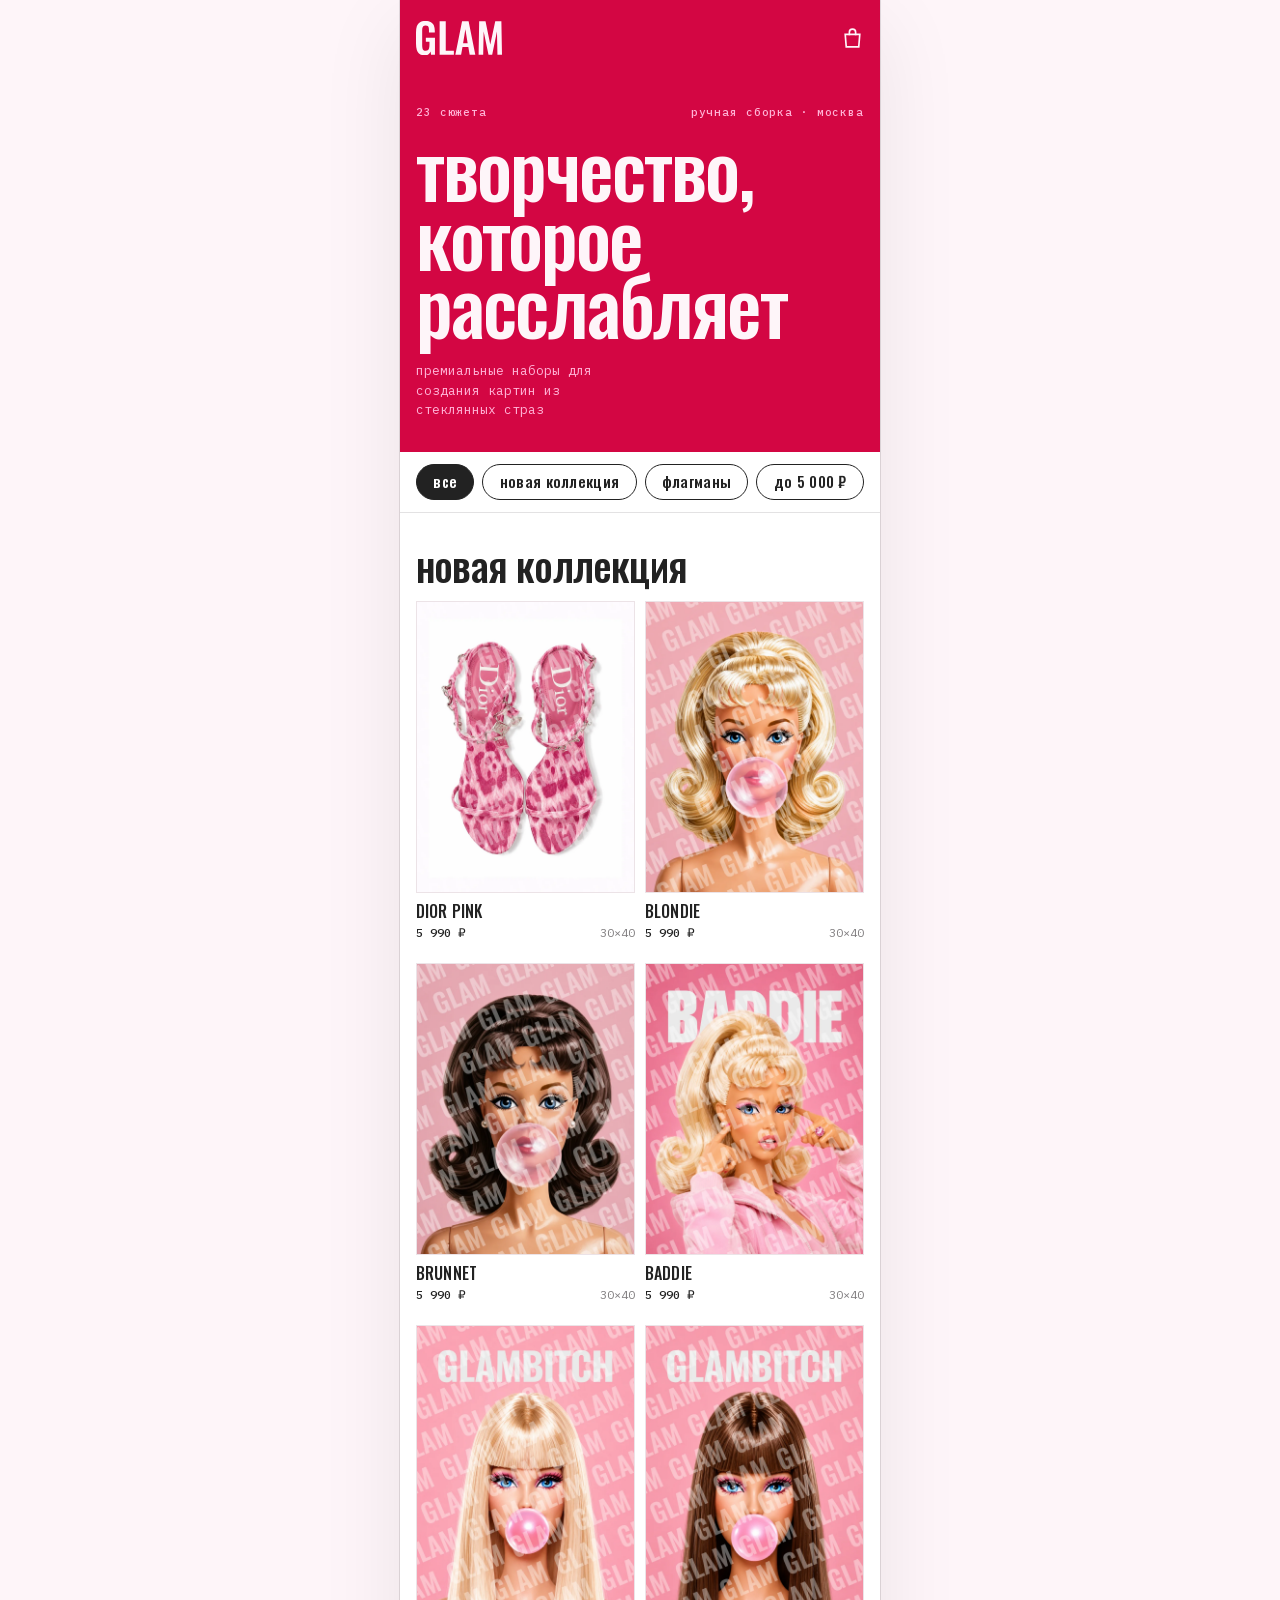
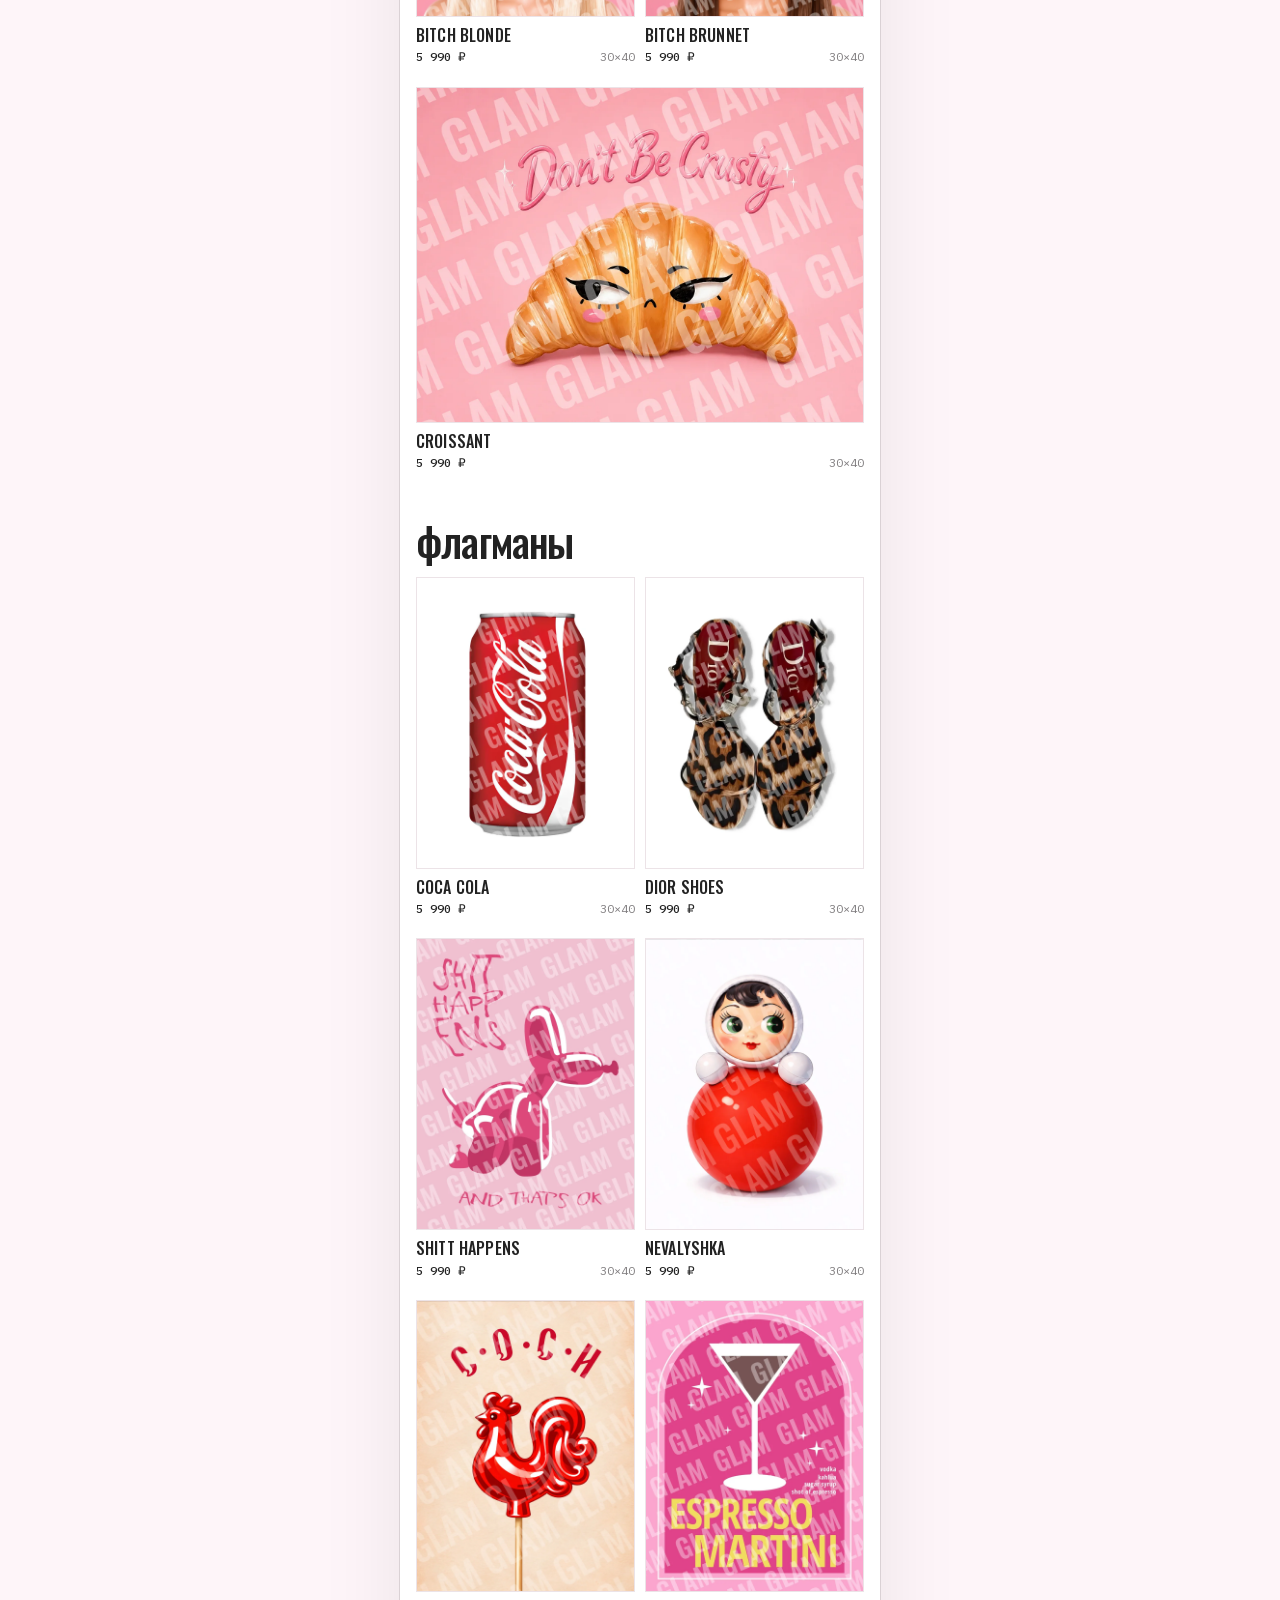
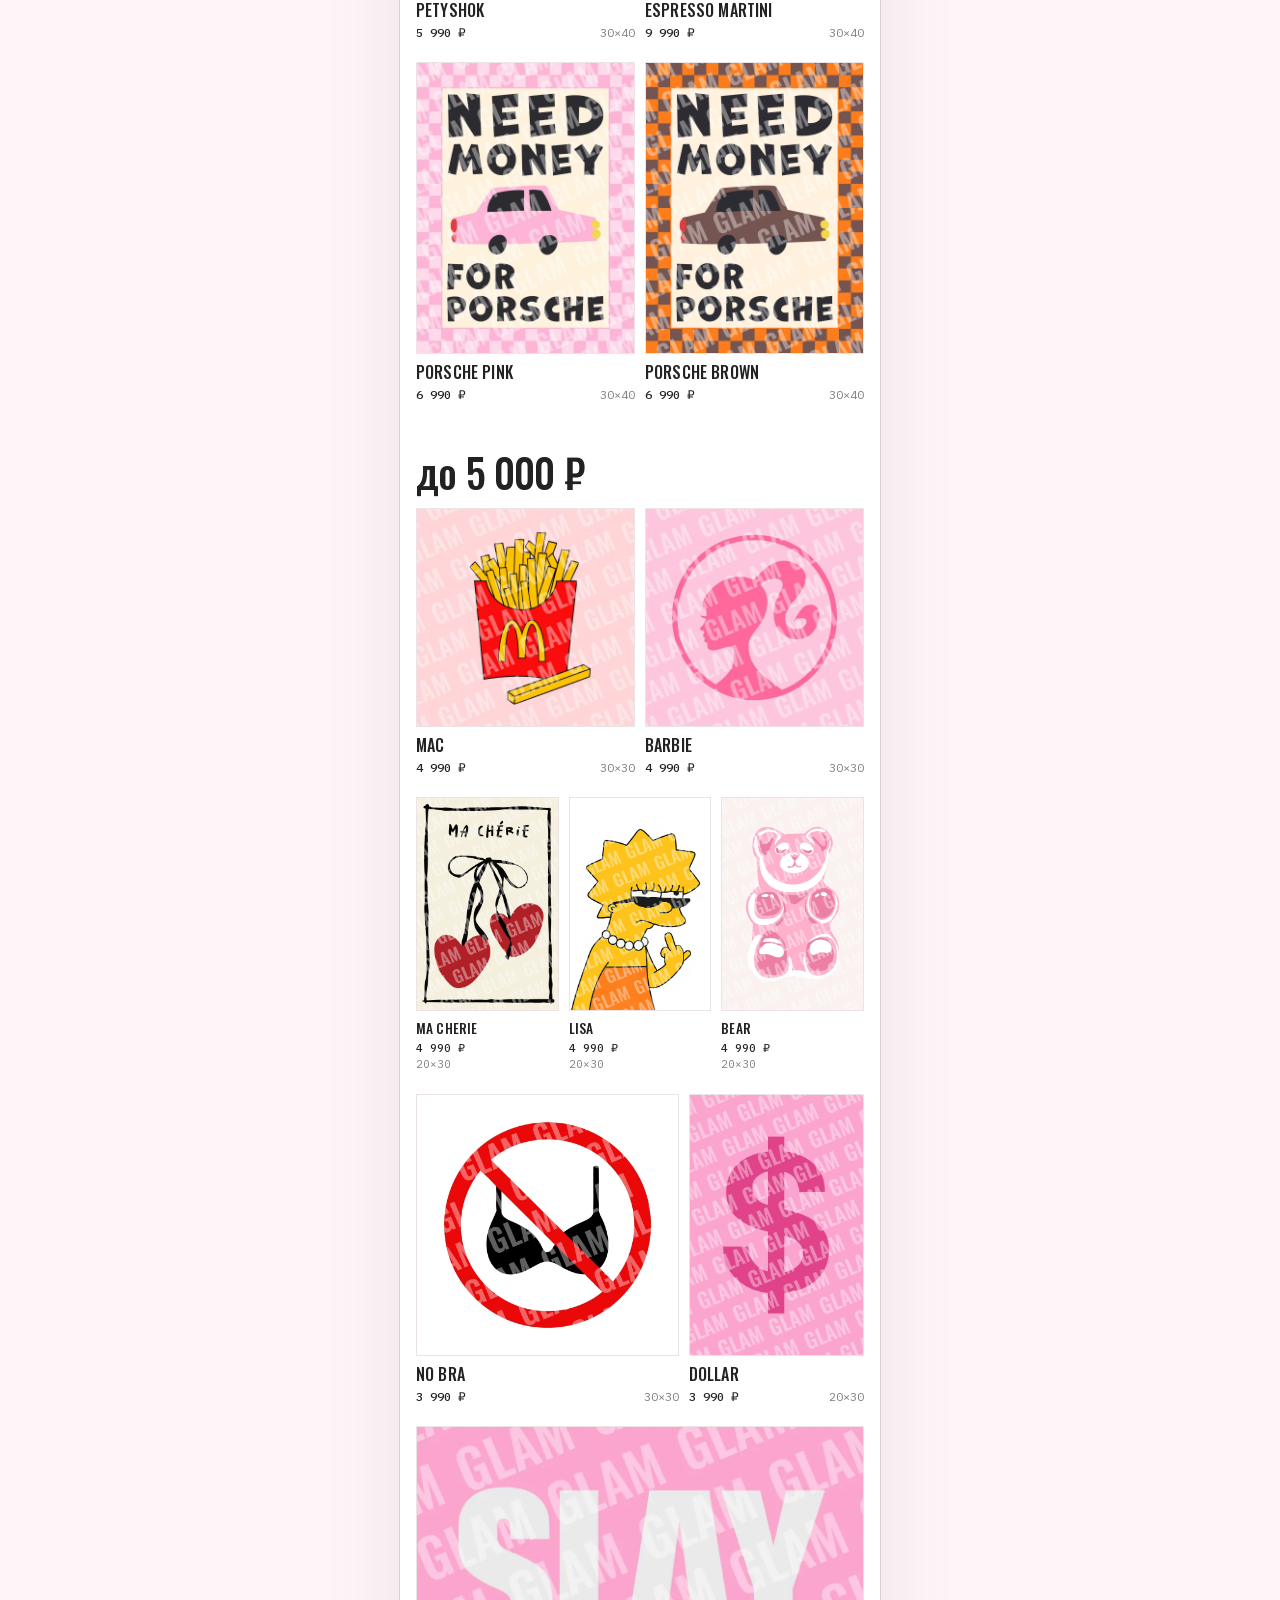
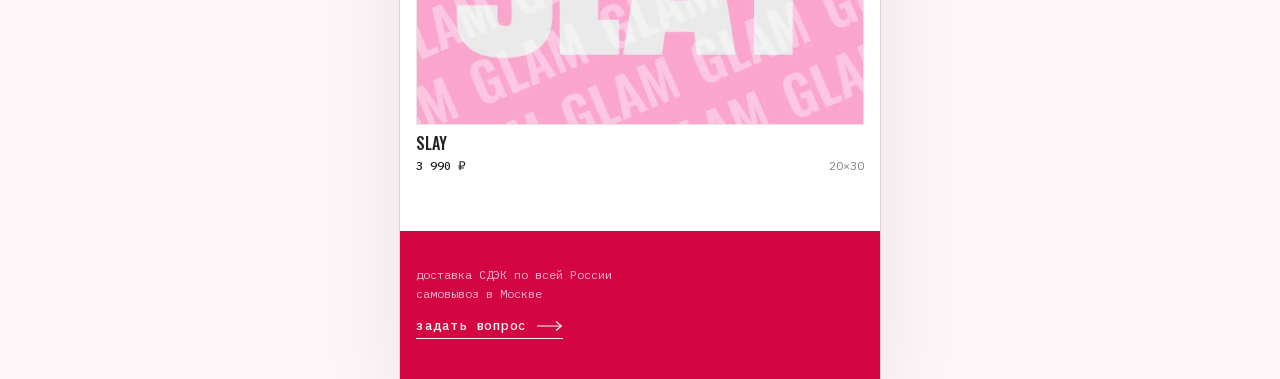
==== app/index.html @ 891b50f1 "Магазин: разделы в ширину экрана, комментарий к заказу, согласие и оферта, экран оплаты Плашки разде" ====
<!doctype html>
<html lang="ru">
  <head>
    <meta charset="utf-8" />
    <meta name="viewport" content="width=device-width, initial-scale=1, viewport-fit=cover, user-scalable=no" />
    <meta name="robots" content="noindex, nofollow" />
    <meta name="theme-color" content="#D30643" />
    <meta name="format-detection" content="telephone=no" />
    <meta name="color-scheme" content="only light" />
    <title>GLAM · магазин</title>
    <!-- Заголовок набран Oswald: грузим его раньше стилей, чтобы первый кадр был уже фирменным -->
    <link rel="preload" as="font" type="font/woff2" href="./assets/oswald-cyrillic-CC2NJ-Ce.woff2" crossorigin />
    <link rel="preload" as="font" type="font/woff2" href="./assets/oswald-latin-BUAu8bKM.woff2" crossorigin />
    <link rel="preload" as="font" type="font/woff2" href="./assets/plexmono-500-cyrillic-dnJBCtls.woff2" crossorigin />
    <!-- Первый кадр в цвет бренда, пока грузятся шрифты и код -->
    <style>
      html, body { margin: 0; background: #D30643; }
    </style>
    <script type="module" crossorigin src="./assets/index-tMdyl_ax.js"></script>
    <link rel="stylesheet" crossorigin href="./assets/style-Col7vabt.css">
  </head>
  <body>
    <div id="app"></div>
  </body>
</html>
---- app/assets/style-Col7vabt.css ----
@font-face{font-family:Oswald;font-style:normal;font-weight:200 700;font-display:swap;src:url(./oswald-cyrillic-CC2NJ-Ce.woff2) format("woff2");unicode-range:U+0301,U+0400-045F,U+0490-0491,U+04B0-04B1,U+2116}@font-face{font-family:Oswald;font-style:normal;font-weight:200 700;font-display:swap;src:url(./oswald-latin-BUAu8bKM.woff2) format("woff2");unicode-range:U+0000-00FF,U+0131,U+0152-0153,U+02BB-02BC,U+02C6,U+02DA,U+02DC,U+0304,U+0308,U+0329,U+2000-206F,U+20AC,U+2122,U+2191,U+2193,U+2212,U+2215,U+FEFF,U+FFFD}@font-face{font-family:Oswald;font-style:normal;font-weight:200 700;font-display:swap;src:url(./oswald-latin-ext-CgjUYnYA.woff2) format("woff2");unicode-range:U+0100-02BA,U+02BD-02C5,U+02C7-02CC,U+02CE-02D7,U+02DD-02FF,U+0304,U+0308,U+0329,U+1D00-1DBF,U+1E00-1E9F,U+1EF2-1EFF,U+2020,U+20A0-20AB,U+20AD-20C0,U+2113,U+2C60-2C7F,U+A720-A7FF}@font-face{font-family:Playfair Display;font-style:italic;font-weight:400 900;font-display:swap;src:url(./playfair-italic-cyrillic-DqYquI1V.woff2) format("woff2");unicode-range:U+0301,U+0400-045F,U+0490-0491,U+04B0-04B1,U+2116}@font-face{font-family:Playfair Display;font-style:italic;font-weight:400 900;font-display:swap;src:url(./playfair-italic-latin-DHXaKUp_.woff2) format("woff2");unicode-range:U+0000-00FF,U+0131,U+0152-0153,U+02BB-02BC,U+02C6,U+02DA,U+02DC,U+0304,U+0308,U+0329,U+2000-206F,U+20AC,U+2122,U+2191,U+2193,U+2212,U+2215,U+FEFF,U+FFFD}@font-face{font-family:IBM Plex Mono;font-style:normal;font-weight:400;font-display:swap;src:url(./plexmono-400-cyrillic-DkeVBss5.woff2) format("woff2");unicode-range:U+0301,U+0400-045F,U+0490-0491,U+04B0-04B1,U+2116}@font-face{font-family:IBM Plex Mono;font-style:normal;font-weight:400;font-display:swap;src:url(./plexmono-400-latin-BJoXLJYV.woff2) format("woff2");unicode-range:U+0000-00FF,U+0131,U+0152-0153,U+02BB-02BC,U+02C6,U+02DA,U+02DC,U+0304,U+0308,U+0329,U+2000-206F,U+20AC,U+2122,U+2191,U+2193,U+2212,U+2215,U+FEFF,U+FFFD}@font-face{font-family:IBM Plex Mono;font-style:normal;font-weight:500;font-display:swap;src:url(./plexmono-500-cyrillic-dnJBCtls.woff2) format("woff2");unicode-range:U+0301,U+0400-045F,U+0490-0491,U+04B0-04B1,U+2116}@font-face{font-family:IBM Plex Mono;font-style:normal;font-weight:500;font-display:swap;src:url(./plexmono-500-latin-C820gu2e.woff2) format("woff2");unicode-range:U+0000-00FF,U+0131,U+0152-0153,U+02BB-02BC,U+02C6,U+02DA,U+02DC,U+0304,U+0308,U+0329,U+2000-206F,U+20AC,U+2122,U+2191,U+2193,U+2212,U+2215,U+FEFF,U+FFFD}:root{--crimson: #D30643;--pink: #FFB3D6;--pink-pale: #FEF5F9;--orange: #FF825A;--ink: #222222;--night: #191418;--paper: #FFFFFF;--line: rgba(25, 20, 24, .12);--mute: rgba(25, 20, 24, .56);--display: "Oswald", "Arial Narrow", sans-serif;--mono: "IBM Plex Mono", ui-monospace, Menlo, Consolas, monospace;--script: "Playfair Display", Georgia, serif;--body: -apple-system, BlinkMacSystemFont, "SF Pro Text", "Segoe UI", Roboto, "Helvetica Neue", Arial, sans-serif;--gut: 16px;--ease: cubic-bezier(.16, 1, .3, 1);--col: 480px;--edge: max(0px, calc(50% - var(--col) / 2));color-scheme:only light;--safe-b: max(env(safe-area-inset-bottom, 0px), var(--tg-safe-area-inset-bottom, 0px));--safe-t: calc(var(--tg-safe-area-inset-top, 0px) + var(--tg-content-safe-area-inset-top, 0px))}*,*:before,*:after{box-sizing:border-box}html{background:var(--paper);-webkit-text-size-adjust:100%;text-size-adjust:100%}html[data-screen=home]{background:var(--crimson)}body{margin:0;font:400 15px/1.5 var(--body);color:var(--ink);background:var(--paper);-webkit-font-smoothing:antialiased;-webkit-tap-highlight-color:transparent;overscroll-behavior-y:none}h1,h2,h3,p,ul,dl,dd{margin:0;padding:0}ul{list-style:none}img{display:block;max-width:100%}button{font:inherit;color:inherit;background:none;border:0;padding:0;cursor:pointer;text-align:inherit}[hidden]{display:none!important}button:focus-visible,.card:focus-visible,summary:focus-visible,input:focus-visible,textarea:focus-visible{outline:2px solid var(--crimson);outline-offset:3px}#app{max-width:var(--col);margin:0 auto}@media(min-width:600px){html,html[data-screen],body{background:var(--pink-pale)}#app{box-shadow:0 0 0 1px var(--line),0 24px 80px #19141814}}.screen{display:none;min-height:100vh;min-height:100dvh;background:var(--paper)}.screen.is-active{display:block}img[data-fade]{opacity:0;transition:opacity .5s var(--ease)}img[data-fade].is-in{opacity:1}.hero{padding:calc(16px + var(--safe-t)) var(--gut) 32px;background:var(--crimson);color:var(--pink)}.hero__top{display:flex;align-items:center;justify-content:space-between}.logo{display:block;width:86px;color:var(--pink-pale)}.logo svg{display:block;width:100%;height:auto}.hero__cart{position:relative;display:grid;place-items:center;width:44px;height:44px;margin-right:-10px;color:var(--pink-pale)}.hero__cart svg{width:25px;height:25px}.hero__cart i{position:absolute;top:3px;right:1px;min-width:19px;height:19px;padding:0 5px;border-radius:10px;background:var(--pink-pale);color:var(--crimson);font:normal 500 11px/19px var(--mono);text-align:center}.hero__meta{display:flex;justify-content:space-between;gap:12px;margin-top:46px;font:500 11px/1.2 var(--mono);letter-spacing:.08em}.hero__title{margin-top:14px;font:500 clamp(56px,17vw,78px)/.88 var(--display);letter-spacing:-.025em;color:var(--pink-pale)}.hero__title span{display:block}.hero__sub{max-width:27ch;margin-top:22px;font:400 13px/1.5 var(--mono)}@media(max-height:640px){.hero{padding-bottom:24px}.hero__meta{margin-top:22px}.hero__title{font-size:clamp(48px,14.5vw,64px)}.hero__sub{margin-top:16px}}.chips{position:sticky;top:var(--safe-t);z-index:5;display:flex;gap:clamp(4px,1.4vw,8px);padding:12px var(--gut);overflow-x:auto;background:var(--paper);border-bottom:1px solid var(--line);scrollbar-width:none}.chips::-webkit-scrollbar{display:none}.chip{position:relative;flex:1 0 auto;height:36px;padding:0 clamp(6px,2vw,14px);border:1px solid var(--ink);border-radius:999px;font:500 clamp(12px,3.6vw,15px)/1 var(--display);letter-spacing:.02em;text-align:center;white-space:nowrap;transition:background .2s,color .2s}.chip:after{content:"";position:absolute;inset:-6px -2px}.chip[aria-pressed=true]{background:var(--ink);color:var(--paper)}.shelf{padding:4px var(--gut) 36px}.group{padding-top:28px}.group__title{margin-bottom:16px;font:500 40px/1 var(--display);letter-spacing:-.02em}.row{display:flex;align-items:flex-start;gap:10px;margin-bottom:22px}.card{flex:var(--r) 1 0%;min-width:0;cursor:pointer}.card--ghost{visibility:hidden}.card__art{position:relative;aspect-ratio:var(--r);overflow:hidden;background:var(--pink-pale);border:1px solid rgba(25,20,24,.08);transition:transform .25s var(--ease)}.card__art img{width:100%;height:100%;object-fit:cover}.card:active .card__art{transform:scale(.985)}.tag{display:inline-block;padding:5px 9px;border-radius:999px;font:500 10px/1 var(--mono);letter-spacing:.04em;white-space:nowrap}.tag--new{background:var(--orange);color:#fff;box-shadow:0 2px 10px #ff825a66}.tag--flag{background:var(--crimson);color:var(--pink-pale)}.card__qty{position:absolute;right:8px;top:8px;min-width:22px;height:22px;padding:0 6px;border-radius:11px;background:var(--crimson);color:#fff;font:500 12px/22px var(--mono);text-align:center}.card__cap{padding-top:10px}.card__title{font:500 16px/1.1 var(--display);letter-spacing:.01em;text-transform:uppercase;overflow-wrap:anywhere}.card__meta{display:flex;align-items:baseline;justify-content:space-between;gap:6px;margin-top:6px;font:500 12px/1.2 var(--mono)}.card__size{font-weight:400;color:var(--mute)}.row--3 .card__title{font-size:13.5px}.row--3 .card__meta{flex-direction:column;gap:3px;font-size:11px}.foot{padding:34px var(--gut) calc(40px + var(--safe-b));background:var(--crimson);color:var(--pink);font:400 12px/1.6 var(--mono)}.has-cartbar .foot{padding-bottom:calc(112px + var(--safe-b))}.link{position:relative;display:inline-flex;align-items:center;gap:10px;margin-top:16px;padding-bottom:6px;border-bottom:1px solid currentColor;font:500 13px/1 var(--mono);letter-spacing:.04em}.link svg{width:26px;height:10px}.link:after{content:"";position:absolute;inset:-14px -8px -10px}.foot .link{color:var(--pink-pale)}.cartbar{position:fixed;left:calc(var(--edge) + var(--gut));right:calc(var(--edge) + var(--gut));bottom:calc(14px + var(--safe-b));z-index:20;display:flex;align-items:center;gap:12px;height:56px;padding:0 18px;background:var(--night);color:var(--pink-pale);font:500 13px/1 var(--mono);letter-spacing:.03em;box-shadow:0 12px 32px #19141859;animation:lift .45s var(--ease) both}.cartbar span{font:500 17px/1 var(--display);letter-spacing:.05em;text-transform:uppercase}.cartbar b{margin-left:auto;font-weight:500}.cartbar svg{flex:none;width:28px;height:10px}.product__art{width:100%;aspect-ratio:var(--r);overflow:hidden;background:var(--pink-pale)}.product__art img{width:100%;height:100%;object-fit:cover;view-transition-name:art}.product__body{padding:20px var(--gut) calc(124px + var(--safe-b))}.product__tags{display:flex;gap:6px;margin-bottom:12px}.product__title{font:500 clamp(40px,12.5vw,58px)/.92 var(--display);letter-spacing:-.015em;text-transform:uppercase;overflow-wrap:anywhere}.product__price{margin-top:12px;font:500 27px/1 var(--display);color:var(--crimson)}.specs{display:grid;grid-template-columns:repeat(3,1fr);margin-top:24px;border-top:1px solid var(--ink);border-bottom:1px solid var(--ink)}.specs div{padding:12px 0 13px}.specs div+div{padding-left:12px;border-left:1px solid var(--line)}.specs dt{font:400 10.5px/1.2 var(--mono);letter-spacing:.08em;color:var(--mute)}.specs dd{margin-top:7px;font:500 14px/1.2 var(--mono)}.stars{font-size:17px;line-height:1;letter-spacing:.06em;color:#1914183d}.stars b{font-weight:400;color:var(--crimson)}.collab{margin:22px 0 6px;padding:18px;background:var(--night);color:var(--pink-pale);font-size:14px;line-height:1.5}.collab__lockup{display:flex;align-items:center;gap:.28em;margin-bottom:14px;font:500 34px/1 var(--display);letter-spacing:-.01em}.collab__lockup span{font-size:.72em;color:var(--orange)}.collab__lockup img{width:2.02em;height:auto}.collab p+p{margin-top:8px}.fold{border-bottom:1px solid var(--line)}.fold summary{display:flex;align-items:center;justify-content:space-between;padding:17px 0;font:500 20px/1 var(--display);letter-spacing:.01em;list-style:none;cursor:pointer}.fold summary::-webkit-details-marker{display:none}.fold summary svg{width:12px;height:8px;transition:transform .3s var(--ease)}.fold[open] summary svg{transform:rotate(180deg)}.fold__body{padding-bottom:18px;font-size:14.5px;line-height:1.55;color:#222222db}.fold__body p+p{margin-top:10px}.kit{display:flex;flex-wrap:wrap;gap:6px}.more{margin:34px calc(-1 * var(--gut)) 0}.more__title{padding:0 var(--gut);margin-bottom:14px;font:500 28px/1 var(--display);letter-spacing:-.01em}.more__track{display:flex;align-items:flex-start;gap:10px;padding:0 var(--gut);overflow-x:auto;scroll-snap-type:x proximity;scroll-padding-left:var(--gut);scrollbar-width:none;-webkit-overflow-scrolling:touch}.more__track::-webkit-scrollbar{display:none}.mini{flex:none;width:calc(172px * var(--r));cursor:pointer;scroll-snap-align:start}.mini__art{aspect-ratio:var(--r);overflow:hidden;background:var(--pink-pale);border:1px solid rgba(25,20,24,.08)}.mini__art img{width:100%;height:100%;object-fit:cover}.mini__title{margin-top:8px;font:500 13.5px/1.1 var(--display);letter-spacing:.01em;text-transform:uppercase;overflow-wrap:anywhere}.mini__price{margin-top:5px;font:500 11px/1.2 var(--mono)}.link--field{margin-top:14px}.kit li{padding:8px 12px;border-radius:999px;background:var(--pink-pale);font:400 12.5px/1 var(--mono)}.cta{position:fixed;left:var(--edge);right:var(--edge);bottom:0;z-index:20;display:flex;gap:10px;padding:12px var(--gut) calc(14px + var(--safe-b));background:var(--paper);border-top:1px solid var(--line)}.btn{flex:1;display:flex;align-items:center;justify-content:space-between;gap:12px;height:56px;padding:0 18px;font:500 17px/1 var(--display);letter-spacing:.05em;text-transform:uppercase;transition:transform .2s var(--ease)}.btn:active{transform:scale(.985)}.btn b{font:500 14px/1 var(--mono);letter-spacing:.02em;text-transform:none}.btn svg{flex:none;width:30px;height:11px}.btn--primary{background:var(--crimson);color:#fff}.btn--dark{background:var(--night);color:var(--pink-pale)}.btn--block{width:100%;margin-top:26px}.stepper{display:flex;flex:none;align-items:center;height:46px;border:1px solid var(--ink)}.stepper button{width:44px;height:100%;font:400 20px/1 var(--mono);text-align:center}.stepper button:disabled{opacity:.25}.stepper output{min-width:22px;font:500 14px/1 var(--mono);text-align:center}.stepper--big{height:56px}.stepper--big button{width:48px}.backbtn{position:fixed;left:calc(var(--edge) + 12px);top:12px;z-index:30;display:grid;place-items:center;width:44px;height:44px;background:var(--paper);border:1px solid var(--line)}.backbtn svg{width:22px;height:9px}.backbtn:not(.backbtn--plain){box-shadow:0 6px 20px #19141824}.backbtn--plain{position:static;margin:12px 0 0 12px}.page{padding:calc(26px + var(--safe-t)) var(--gut) calc(130px + var(--safe-b))}.screen--checkout .page,.screen--doc .page,.screen--pay .page,.screen--paid .page{padding-bottom:calc(44px + var(--safe-b))}.page__title{font:500 54px/.9 var(--display);letter-spacing:-.02em}.lines{margin-top:22px;border-top:1px solid var(--ink)}.line{display:flex;align-items:center;gap:12px;padding:14px 0;border-bottom:1px solid var(--line)}.line__art{flex:none;width:72px;aspect-ratio:var(--r);overflow:hidden;background:var(--pink-pale);border:1px solid rgba(25,20,24,.08)}.line__art img{width:100%;height:100%;object-fit:cover}.line__info{flex:1;min-width:0;display:flex;flex-direction:column;gap:4px;font:400 12px/1.2 var(--mono);color:var(--mute)}.line__info b{font:500 17px/1.1 var(--display);letter-spacing:.01em;text-transform:uppercase;color:var(--ink);overflow-wrap:anywhere}.line__price{font-size:13px;font-weight:500;color:var(--ink)}.sum{display:flex;align-items:baseline;justify-content:space-between;margin-top:18px;font:500 13px/1 var(--mono);letter-spacing:.06em}.sum b{font:500 30px/1 var(--display);letter-spacing:0}.note{margin-top:12px;font:400 12px/1.5 var(--mono);color:var(--mute)}.empty{margin-top:28px;font:italic 400 23px/1.3 var(--script);color:var(--mute)}.seg{display:grid;grid-template-columns:1fr 1fr;margin-top:22px;border:1px solid var(--ink)}.seg button{height:46px;font:500 12px/1 var(--mono);letter-spacing:.02em;text-align:center;transition:background .2s,color .2s}.seg button[aria-checked=true]{background:var(--ink);color:#fff}.form{margin-top:6px}.field{display:block;margin-top:18px}.field__label{display:block;margin-bottom:4px;font:400 11px/1.2 var(--mono);letter-spacing:.08em;color:var(--mute)}.field input,.field textarea{display:block;width:100%;padding:9px 0 11px;border:0;border-bottom:1px solid var(--ink);border-radius:0;background:transparent;color:var(--ink);font:400 17px/1.35 var(--body);resize:none;outline:none;-webkit-appearance:none;appearance:none}.field input{text-overflow:ellipsis}.field input::placeholder{color:#1914184d}.field input:focus,.field textarea:focus{border-bottom-color:var(--crimson);box-shadow:0 1px 0 var(--crimson)}.field.is-bad input,.field.is-bad textarea{border-bottom-color:var(--crimson)}.field__hint,.field__error{display:block;margin-top:7px;font:400 11.5px/1.45 var(--mono);color:var(--mute)}.field__error{color:var(--crimson)}.field.is-bad .field__hint{display:none}.pickup{margin-top:18px;padding:14px;background:var(--pink-pale);font:400 12.5px/1.5 var(--mono)}.recap{margin-top:32px;padding-top:18px;border-top:1px solid var(--ink)}.recap__title{margin-bottom:10px;font:500 22px/1 var(--display)}.recap li{display:flex;justify-content:space-between;gap:12px;padding:6px 0;font:400 13px/1.3 var(--mono)}.recap li span:last-child{flex:none}.agree{position:relative;display:flex;align-items:flex-start;gap:12px;min-height:44px;margin-top:30px;font:400 12.5px/1.5 var(--mono);cursor:pointer}.agree input{position:absolute;width:24px;height:24px;margin:0;opacity:0}.agree__box{flex:none;display:grid;place-items:center;width:24px;height:24px;border:1px solid var(--ink);transition:background .15s,border-color .15s}.agree__box:after{content:"";width:11px;height:6px;margin-top:-3px;border-left:2px solid #fff;border-bottom:2px solid #fff;transform:rotate(-45deg);opacity:0}.agree input:checked+.agree__box{background:var(--crimson);border-color:var(--crimson)}.agree input:checked+.agree__box:after{opacity:1}.agree input:focus-visible+.agree__box{outline:2px solid var(--crimson);outline-offset:3px}.agree.is-bad .agree__box{border-color:var(--crimson);box-shadow:0 0 0 1px var(--crimson)}.agree__error{margin:4px 0 0 36px}.agree~.btn--block{margin-top:18px}.inl{text-decoration:underline;text-underline-offset:3px;cursor:pointer}.inl:active{opacity:.55}.sum--bill{margin-top:22px;padding-top:16px;border-top:1px solid var(--ink)}[data-pay-form]{margin-top:12px}.btn--next{margin-top:10px}a.btn{text-decoration:none}.paystate{margin-top:22px;padding:16px;background:var(--pink-pale);font:400 12.5px/1.5 var(--mono)}.paystate__title{margin-bottom:6px;font:500 20px/1.1 var(--display)}.paystate .link{margin-top:12px}.paystate .btn--block{margin-top:16px}.payframe{height:680px;border-top:1px solid var(--line);background:var(--paper)}.doc .page__title span{display:block}.doc__draft{margin-top:18px;padding:12px 14px;background:var(--pink-pale);font:400 12px/1.5 var(--mono)}.doc section{margin-top:26px;padding-top:16px;border-top:1px solid var(--line)}.doc h2{margin-bottom:10px;font:500 22px/1 var(--display);letter-spacing:.01em}.doc p{font-size:14.5px;line-height:1.55;color:#222222db}.doc p+p{margin-top:10px}.overlay{position:fixed;inset:0;z-index:50;display:grid;place-items:center;padding:24px;background:#1914188c;animation:fade .2s ease both}.overlay__card{width:100%;max-width:360px;padding:24px 20px;background:var(--paper);font:400 13px/1.5 var(--mono)}.overlay__title{margin-bottom:10px;font:500 28px/1 var(--display)}.overlay pre{max-height:50vh;margin:12px 0 0;padding:12px;overflow:auto;background:var(--pink-pale);font:400 11px/1.45 var(--mono);white-space:pre-wrap;word-break:break-word}.overlay .btn{width:100%;margin-top:16px}.gift{position:fixed;inset:0;z-index:60;display:flex;flex-direction:column;overflow:hidden;background:var(--crimson);color:var(--pink);transition:transform .6s var(--ease),opacity .5s ease}.gift.is-leaving{transform:translateY(-100%);opacity:.4}.gift__sky{position:relative;flex:1 1 auto;min-height:56px}.gift__sky i{position:absolute;width:var(--s);height:var(--s);background:var(--pink-pale);clip-path:polygon(50% 0,60% 40%,100% 50%,60% 60%,50% 100%,40% 60%,0 50%,40% 40%);opacity:.2;animation:twinkle 3.2s ease-in-out infinite;animation-delay:var(--d)}.gift__body{flex:none;align-self:center;width:100%;max-width:var(--col);padding:18px var(--gut) calc(28px + var(--safe-b))}.gift__body .logo{width:72px;margin-bottom:30px}.gift__eyebrow{font:500 11px/1.2 var(--mono);letter-spacing:.08em}.gift__title{margin-top:12px;font:500 clamp(60px,18.5vw,88px)/1.06 var(--display);letter-spacing:-.025em;color:var(--pink-pale)}.gift__title span{display:block;animation:rise 1s var(--ease) both;animation-delay:calc(var(--i) * .11s + .15s)}.gift__note{max-width:22ch;margin-top:22px;font:italic 400 22px/1.3 var(--script);color:var(--pink-pale);animation:fade 1s ease both;animation-delay:.65s}.gift .btn{width:100%;margin-top:32px;animation:fade 1s ease both;animation-delay:.9s}.btn--light{background:var(--pink-pale);color:var(--crimson)}@keyframes twinkle{0%,to{opacity:.12;transform:scale(.6) rotate(0)}50%{opacity:.95;transform:scale(1) rotate(45deg)}}.chip,.seg button,.hero__cart,.backbtn,.cartbar,.stepper button,.link,.fold summary,.mini__art{transition:transform .12s ease-out,opacity .12s ease-out,background .2s,color .2s}.chip:active,.seg button:active{transform:scale(.96)}.hero__cart:active,.backbtn:active{transform:scale(.92)}.cartbar:active{transform:scale(.985)}.stepper button:active{background:var(--pink-pale)}.link:active,.fold summary:active{opacity:.55}.mini:active .mini__art{transform:scale(.98)}@keyframes rise{0%{opacity:0;transform:translateY(18px)}to{opacity:1;transform:none}}@keyframes fade{0%{opacity:0}to{opacity:1}}@keyframes lift{0%{opacity:0;transform:translateY(24px)}to{opacity:1;transform:none}}.intro .hero__title span{animation:rise .9s var(--ease) both;animation-delay:calc(var(--i) * 80ms + 60ms)}.intro .hero__meta,.intro .hero__sub{animation:fade .8s ease both;animation-delay:.38s}.intro .card{animation:rise .7s var(--ease) both;animation-delay:calc(min(var(--i),5)*60ms + .32s)}.is-swapped .card{animation:fade .35s ease both}::view-transition-old(root),::view-transition-new(root){animation-duration:.26s}::view-transition-group(art){animation-duration:.42s;animation-timing-function:var(--ease)}@media(prefers-reduced-motion:reduce){*,*:before,*:after{animation:none!important;transition:none!important}}
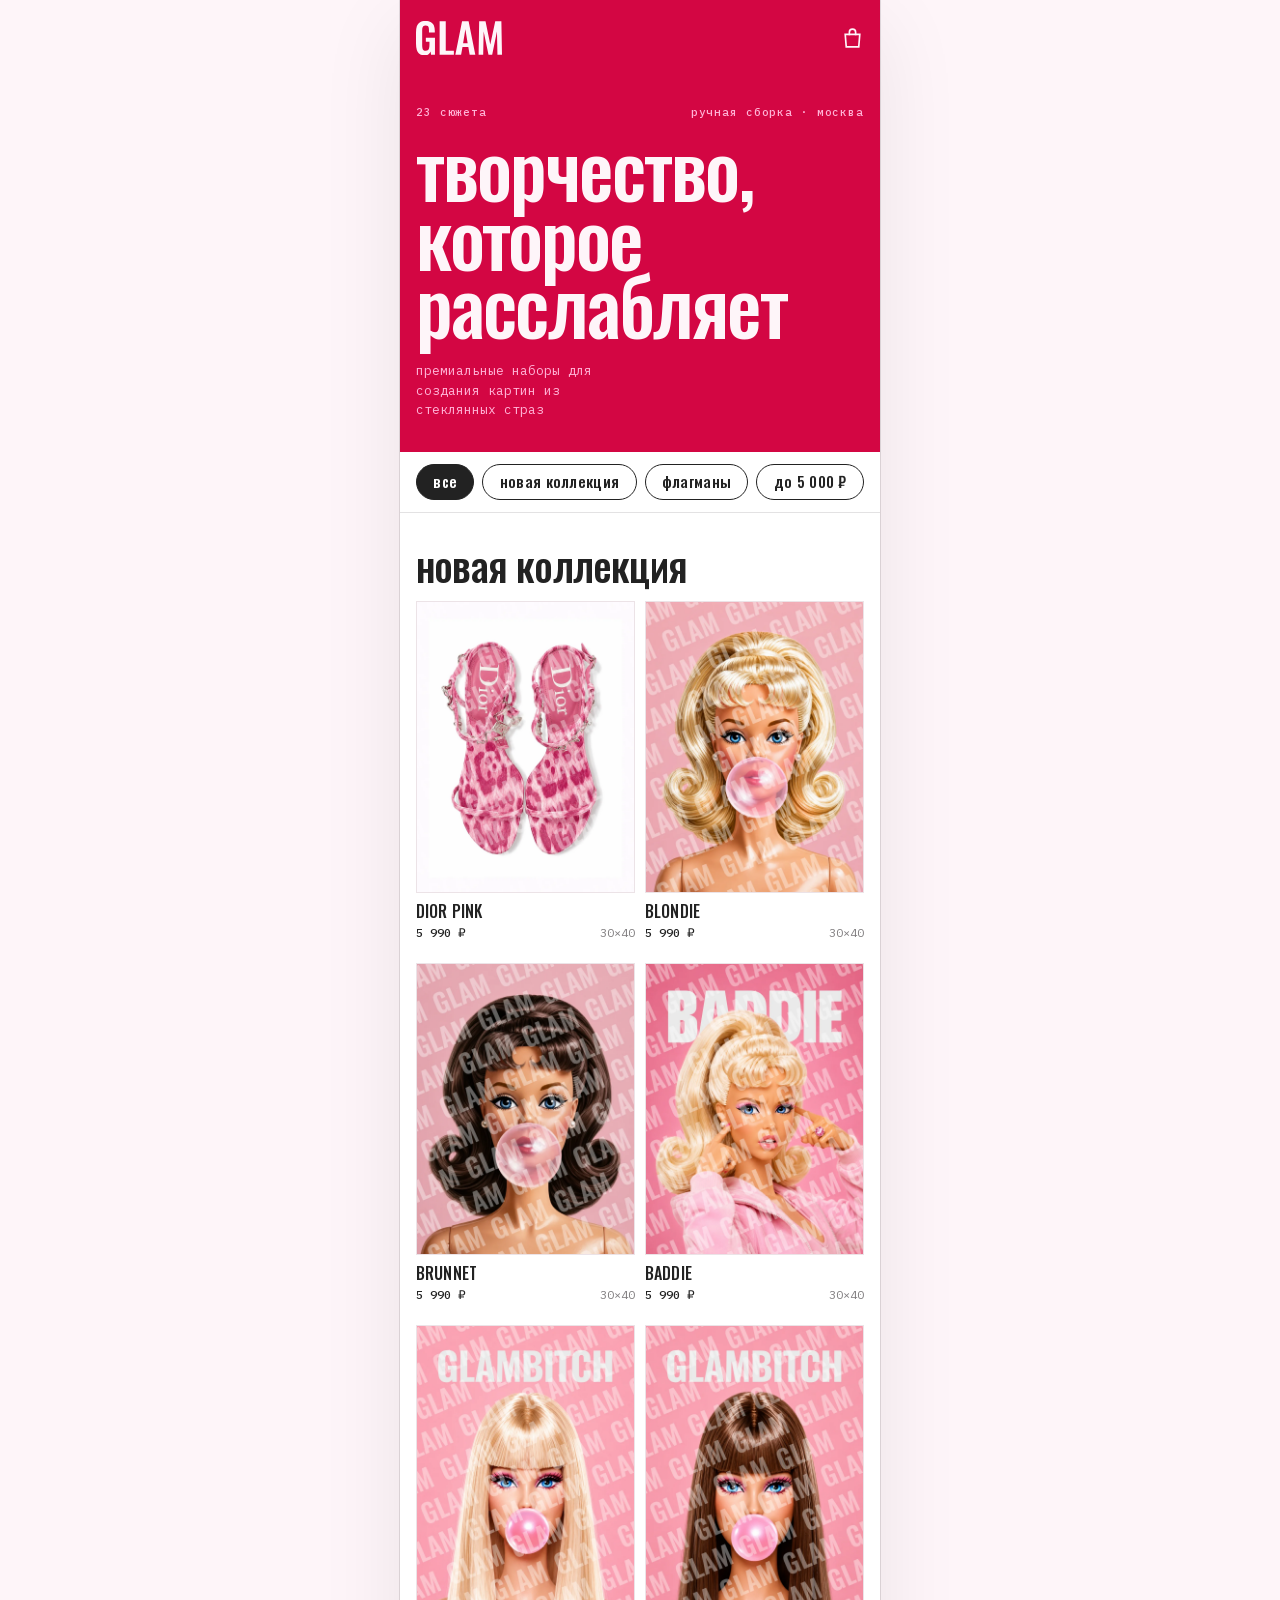
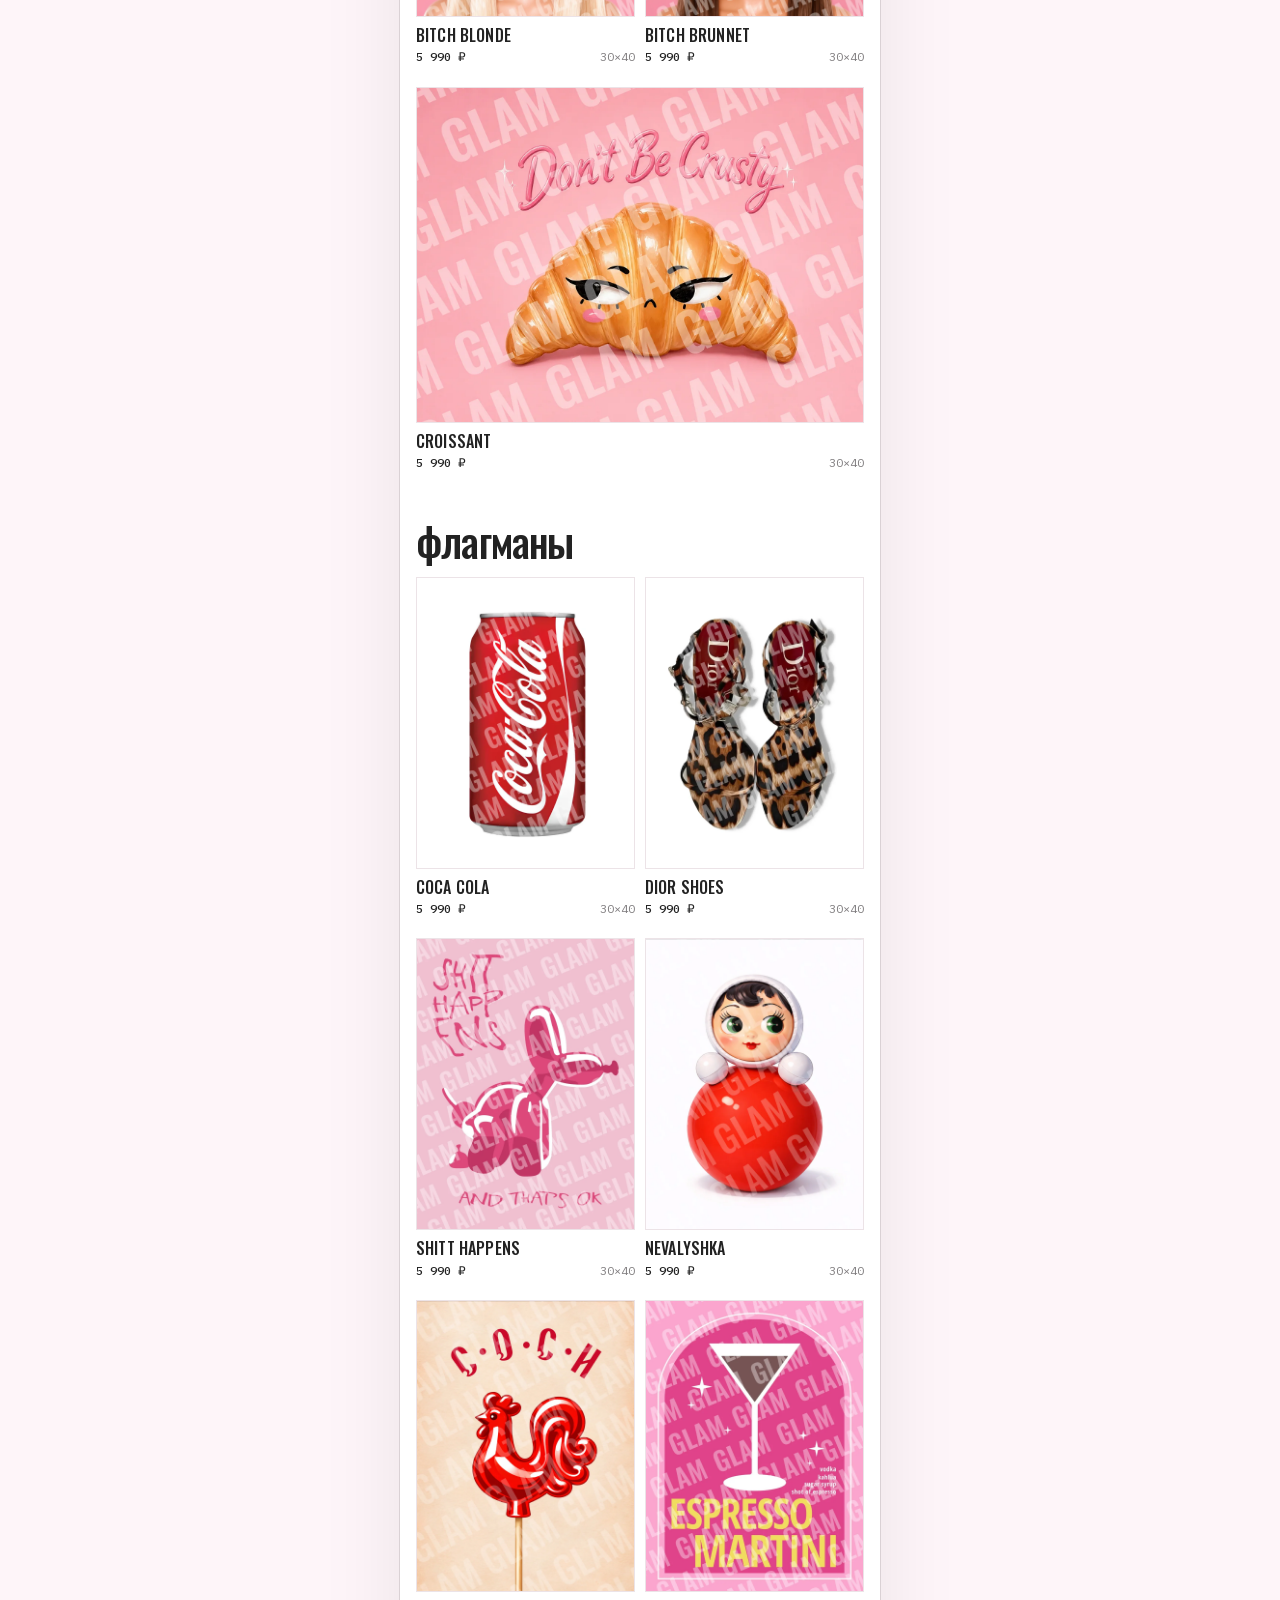
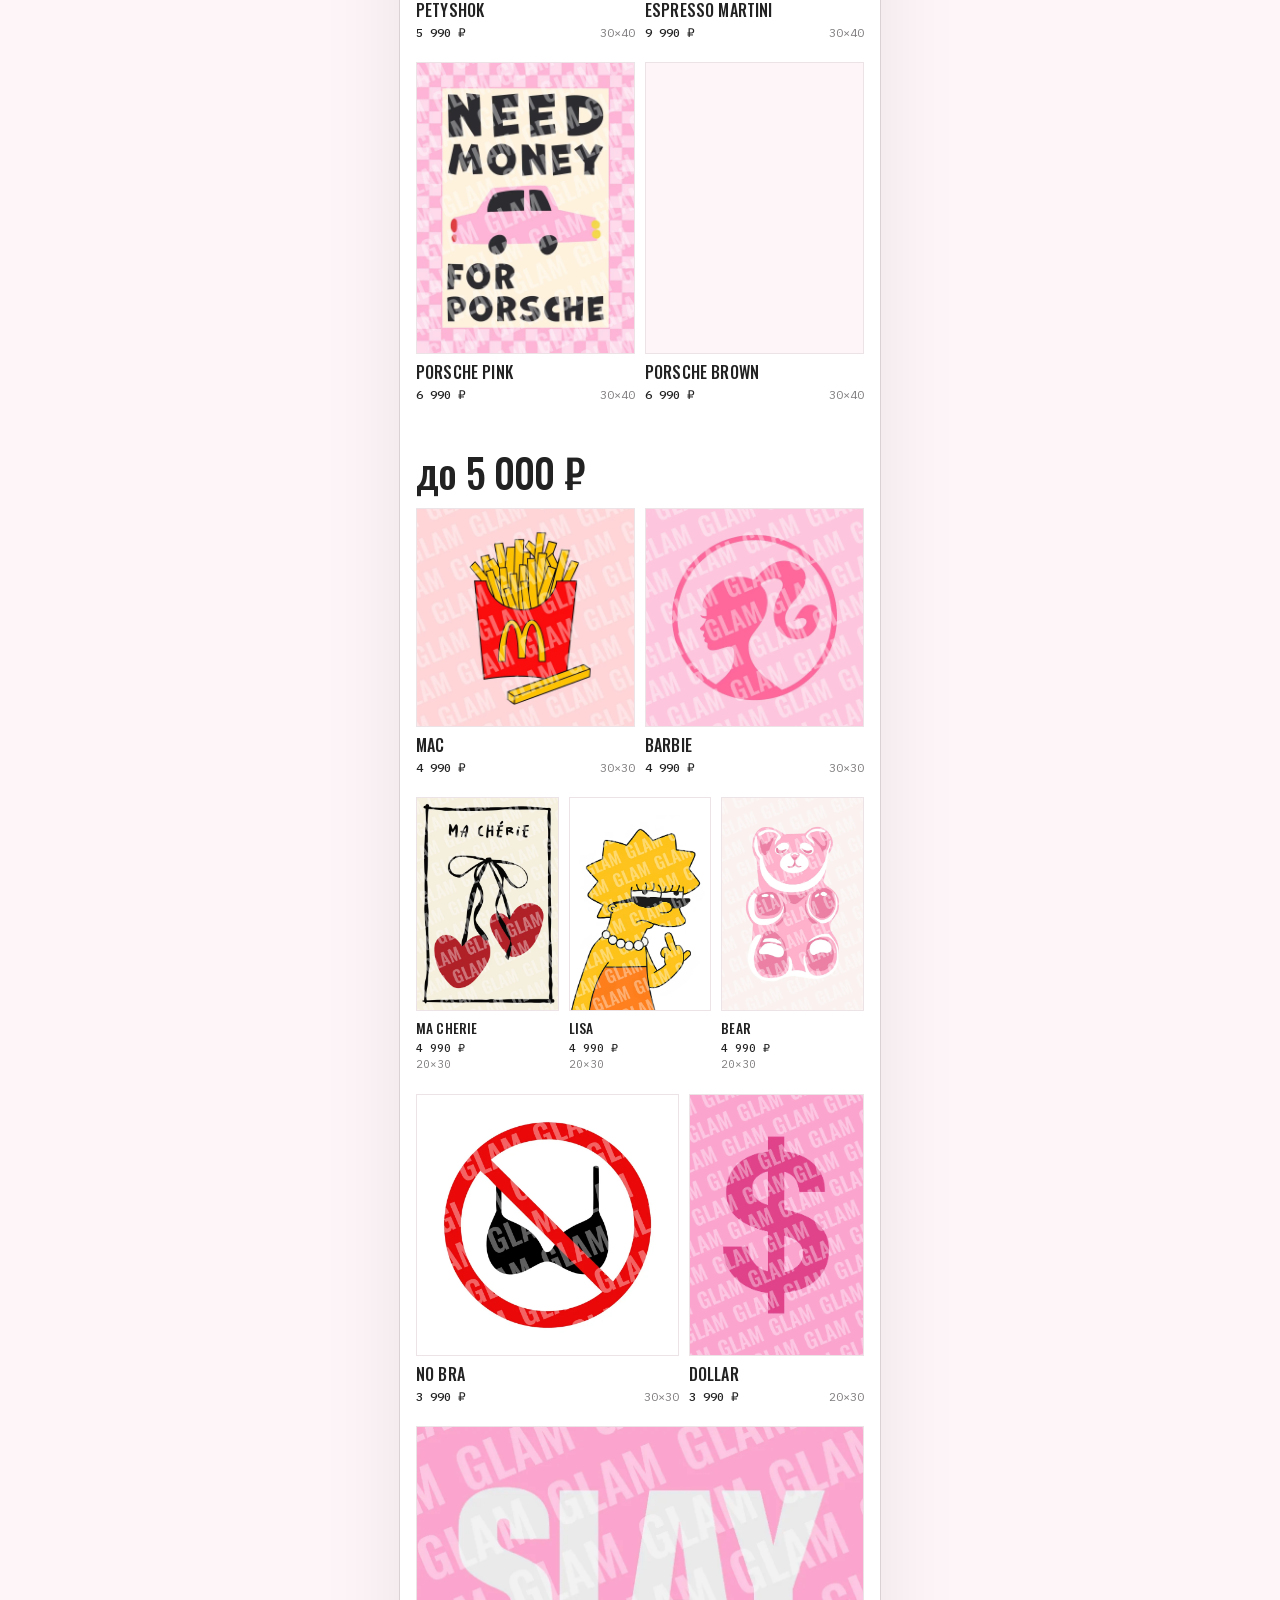
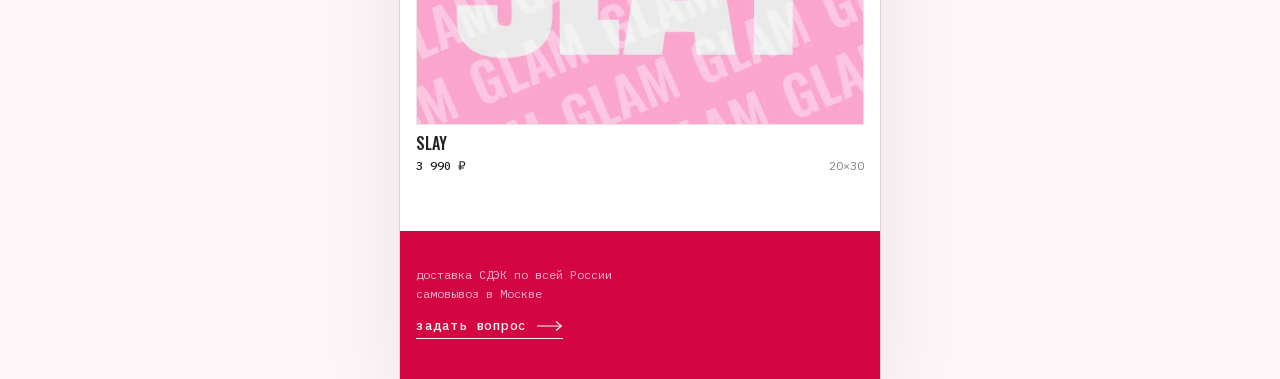
==== commit 8e6f4c93: "Preserve mini-app cart until the buyer explicitly changes it" ====
--- a/app/index.html
+++ b/app/index.html
@@ -16,8 +16,8 @@
     <style>
       html, body { margin: 0; background: #D30643; }
     </style>
-    <script type="module" crossorigin src="./assets/index-tMdyl_ax.js"></script>
-    <link rel="stylesheet" crossorigin href="./assets/style-Col7vabt.css">
+    <script type="module" crossorigin src="./assets/checkout-bootstrap-7f2b998523dc.js"></script>
+    <link rel="stylesheet" crossorigin href="./assets/style-DhemyEyG.css">
   </head>
   <body>
     <div id="app"></div>
--- a/app/assets/style-DhemyEyG.css
+++ b/app/assets/style-DhemyEyG.css
@@ -0,0 +1 @@
+@font-face{font-family:Oswald;font-style:normal;font-weight:200 700;font-display:swap;src:url(./oswald-cyrillic-CC2NJ-Ce.woff2) format("woff2");unicode-range:U+0301,U+0400-045F,U+0490-0491,U+04B0-04B1,U+2116}@font-face{font-family:Oswald;font-style:normal;font-weight:200 700;font-display:swap;src:url(./oswald-latin-BUAu8bKM.woff2) format("woff2");unicode-range:U+0000-00FF,U+0131,U+0152-0153,U+02BB-02BC,U+02C6,U+02DA,U+02DC,U+0304,U+0308,U+0329,U+2000-206F,U+20AC,U+2122,U+2191,U+2193,U+2212,U+2215,U+FEFF,U+FFFD}@font-face{font-family:Oswald;font-style:normal;font-weight:200 700;font-display:swap;src:url(./oswald-latin-ext-CgjUYnYA.woff2) format("woff2");unicode-range:U+0100-02BA,U+02BD-02C5,U+02C7-02CC,U+02CE-02D7,U+02DD-02FF,U+0304,U+0308,U+0329,U+1D00-1DBF,U+1E00-1E9F,U+1EF2-1EFF,U+2020,U+20A0-20AB,U+20AD-20C0,U+2113,U+2C60-2C7F,U+A720-A7FF}@font-face{font-family:Playfair Display;font-style:italic;font-weight:400 900;font-display:swap;src:url(./playfair-italic-cyrillic-DqYquI1V.woff2) format("woff2");unicode-range:U+0301,U+0400-045F,U+0490-0491,U+04B0-04B1,U+2116}@font-face{font-family:Playfair Display;font-style:italic;font-weight:400 900;font-display:swap;src:url(./playfair-italic-latin-DHXaKUp_.woff2) format("woff2");unicode-range:U+0000-00FF,U+0131,U+0152-0153,U+02BB-02BC,U+02C6,U+02DA,U+02DC,U+0304,U+0308,U+0329,U+2000-206F,U+20AC,U+2122,U+2191,U+2193,U+2212,U+2215,U+FEFF,U+FFFD}@font-face{font-family:IBM Plex Mono;font-style:normal;font-weight:400;font-display:swap;src:url(./plexmono-400-cyrillic-DkeVBss5.woff2) format("woff2");unicode-range:U+0301,U+0400-045F,U+0490-0491,U+04B0-04B1,U+2116}@font-face{font-family:IBM Plex Mono;font-style:normal;font-weight:400;font-display:swap;src:url(./plexmono-400-latin-BJoXLJYV.woff2) format("woff2");unicode-range:U+0000-00FF,U+0131,U+0152-0153,U+02BB-02BC,U+02C6,U+02DA,U+02DC,U+0304,U+0308,U+0329,U+2000-206F,U+20AC,U+2122,U+2191,U+2193,U+2212,U+2215,U+FEFF,U+FFFD}@font-face{font-family:IBM Plex Mono;font-style:normal;font-weight:500;font-display:swap;src:url(./plexmono-500-cyrillic-dnJBCtls.woff2) format("woff2");unicode-range:U+0301,U+0400-045F,U+0490-0491,U+04B0-04B1,U+2116}@font-face{font-family:IBM Plex Mono;font-style:normal;font-weight:500;font-display:swap;src:url(./plexmono-500-latin-C820gu2e.woff2) format("woff2");unicode-range:U+0000-00FF,U+0131,U+0152-0153,U+02BB-02BC,U+02C6,U+02DA,U+02DC,U+0304,U+0308,U+0329,U+2000-206F,U+20AC,U+2122,U+2191,U+2193,U+2212,U+2215,U+FEFF,U+FFFD}:root{--crimson: #D30643;--pink: #FFB3D6;--pink-pale: #FEF5F9;--orange: #FF825A;--ink: #222222;--night: #191418;--paper: #FFFFFF;--line: rgba(25, 20, 24, .12);--mute: rgba(25, 20, 24, .56);--display: "Oswald", "Arial Narrow", sans-serif;--mono: "IBM Plex Mono", ui-monospace, Menlo, Consolas, monospace;--script: "Playfair Display", Georgia, serif;--body: -apple-system, BlinkMacSystemFont, "SF Pro Text", "Segoe UI", Roboto, "Helvetica Neue", Arial, sans-serif;--gut: 16px;--ease: cubic-bezier(.16, 1, .3, 1);--col: 480px;--edge: max(0px, calc(50% - var(--col) / 2));color-scheme:only light;--safe-b: max(env(safe-area-inset-bottom, 0px), var(--tg-safe-area-inset-bottom, 0px));--safe-t: calc(var(--tg-safe-area-inset-top, 0px) + var(--tg-content-safe-area-inset-top, 0px))}*,*:before,*:after{box-sizing:border-box}html{background:var(--paper);-webkit-text-size-adjust:100%;text-size-adjust:100%}html[data-screen=home]{background:var(--crimson)}body{margin:0;font:400 15px/1.5 var(--body);color:var(--ink);background:var(--paper);-webkit-font-smoothing:antialiased;-webkit-tap-highlight-color:transparent;overscroll-behavior-y:none}h1,h2,h3,p,ul,dl,dd{margin:0;padding:0}ul{list-style:none}img{display:block;max-width:100%}button{font:inherit;color:inherit;background:none;border:0;padding:0;cursor:pointer;text-align:inherit}[hidden]{display:none!important}button:focus-visible,.card:focus-visible,summary:focus-visible,input:focus-visible,textarea:focus-visible{outline:2px solid var(--crimson);outline-offset:3px}#app{max-width:var(--col);margin:0 auto}@media(min-width:600px){html,html[data-screen],body{background:var(--pink-pale)}#app{box-shadow:0 0 0 1px var(--line),0 24px 80px #19141814}}.screen{display:none;min-height:100vh;min-height:100dvh;background:var(--paper)}.screen.is-active{display:block}img[data-fade]{opacity:0;transition:opacity .5s var(--ease)}img[data-fade].is-in{opacity:1}.hero{padding:calc(16px + var(--safe-t)) var(--gut) 32px;background:var(--crimson);color:var(--pink)}.hero__top{display:flex;align-items:center;justify-content:space-between}.logo{display:block;width:86px;color:var(--pink-pale)}.logo svg{display:block;width:100%;height:auto}.hero__cart{position:relative;display:grid;place-items:center;width:44px;height:44px;margin-right:-10px;color:var(--pink-pale)}.hero__cart svg{width:25px;height:25px}.hero__cart i{position:absolute;top:3px;right:1px;min-width:19px;height:19px;padding:0 5px;border-radius:10px;background:var(--pink-pale);color:var(--crimson);font:normal 500 11px/19px var(--mono);text-align:center}.hero__meta{display:flex;justify-content:space-between;gap:12px;margin-top:46px;font:500 11px/1.2 var(--mono);letter-spacing:.08em}.hero__title{margin-top:14px;font:500 clamp(56px,17vw,78px)/.88 var(--display);letter-spacing:-.025em;color:var(--pink-pale)}.hero__title span{display:block}.hero__sub{max-width:27ch;margin-top:22px;font:400 13px/1.5 var(--mono)}@media(max-height:640px){.hero{padding-bottom:24px}.hero__meta{margin-top:22px}.hero__title{font-size:clamp(48px,14.5vw,64px)}.hero__sub{margin-top:16px}}.chips{position:sticky;top:var(--safe-t);z-index:5;display:flex;gap:clamp(4px,1.4vw,8px);padding:12px var(--gut);overflow-x:auto;background:var(--paper);border-bottom:1px solid var(--line);scrollbar-width:none}.chips::-webkit-scrollbar{display:none}.chip{position:relative;flex:1 0 auto;height:36px;padding:0 clamp(6px,2vw,14px);border:1px solid var(--ink);border-radius:999px;font:500 clamp(12px,3.6vw,15px)/1 var(--display);letter-spacing:.02em;text-align:center;white-space:nowrap;transition:background .2s,color .2s}.chip:after{content:"";position:absolute;inset:-6px -2px}.chip[aria-pressed=true]{background:var(--ink);color:var(--paper)}.shelf{padding:4px var(--gut) 36px}.group{padding-top:28px}.group__title{margin-bottom:16px;font:500 40px/1 var(--display);letter-spacing:-.02em}.row{display:flex;align-items:flex-start;gap:10px;margin-bottom:22px}.card{flex:var(--r) 1 0%;min-width:0;cursor:pointer}.card--ghost{visibility:hidden}.card__art{position:relative;aspect-ratio:var(--r);overflow:hidden;background:var(--pink-pale);border:1px solid rgba(25,20,24,.08);transition:transform .25s var(--ease)}.card__art img{width:100%;height:100%;object-fit:cover}.card:active .card__art{transform:scale(.985)}.tag{display:inline-block;padding:5px 9px;border-radius:999px;font:500 10px/1 var(--mono);letter-spacing:.04em;white-space:nowrap}.tag--new{background:var(--orange);color:#fff;box-shadow:0 2px 10px #ff825a66}.tag--flag{background:var(--crimson);color:var(--pink-pale)}.card__qty{position:absolute;right:8px;top:8px;min-width:22px;height:22px;padding:0 6px;border-radius:11px;background:var(--crimson);color:#fff;font:500 12px/22px var(--mono);text-align:center}.card__cap{padding-top:10px}.card__title{font:500 16px/1.1 var(--display);letter-spacing:.01em;text-transform:uppercase;overflow-wrap:anywhere}.card__meta{display:flex;align-items:baseline;justify-content:space-between;gap:6px;margin-top:6px;font:500 12px/1.2 var(--mono)}.card__size{font-weight:400;color:var(--mute)}.row--3 .card__title{font-size:13.5px}.row--3 .card__meta{flex-direction:column;gap:3px;font-size:11px}.now{color:var(--crimson)}.was{font-weight:400;color:var(--mute);text-decoration:line-through;text-decoration-thickness:1px;white-space:nowrap}.off{flex:none;display:inline-block;padding:3px 6px 3px 5px;border-radius:999px;background:var(--crimson);color:#fff;font:500 9.5px/1 var(--mono);letter-spacing:.02em;white-space:nowrap}.card--sale .card__meta{flex-wrap:wrap;justify-content:flex-start;align-items:center;gap:4px 6px}.card--sale .card__price{display:contents}.card--sale .card__size{margin-left:auto}.card--sale .was{order:3;flex-basis:100%}.row--3 .card--sale .card__meta{flex-direction:row;column-gap:5px}.row--3 .card--sale .was{flex-basis:auto}.row--3 .card--sale .card__size{order:4}.row--3 .card--sale .off{padding:3px 5px 3px 4px;font-size:9px}.hero__sale{display:inline-block;margin-top:18px;padding:8px 13px 8px 11px;border-radius:999px;background:var(--pink-pale);color:var(--crimson);font:500 11.5px/1 var(--mono);letter-spacing:.02em}.hero__sale b{font-weight:500}.foot{padding:34px var(--gut) calc(40px + var(--safe-b));background:var(--crimson);color:var(--pink);font:400 12px/1.6 var(--mono)}.has-cartbar .foot{padding-bottom:calc(112px + var(--safe-b))}.link{position:relative;display:inline-flex;align-items:center;gap:10px;margin-top:16px;padding-bottom:6px;border-bottom:1px solid currentColor;font:500 13px/1 var(--mono);letter-spacing:.04em}.link svg{width:26px;height:10px}.link:after{content:"";position:absolute;inset:-14px -8px -10px}.foot .link{color:var(--pink-pale)}.cartbar{position:fixed;left:calc(var(--edge) + var(--gut));right:calc(var(--edge) + var(--gut));bottom:calc(14px + var(--safe-b));z-index:20;display:flex;align-items:center;gap:12px;height:56px;padding:0 18px;background:var(--night);color:var(--pink-pale);font:500 13px/1 var(--mono);letter-spacing:.03em;box-shadow:0 12px 32px #19141859;animation:lift .45s var(--ease) both}.cartbar span{font:500 17px/1 var(--display);letter-spacing:.05em;text-transform:uppercase}.cartbar b{margin-left:auto;font-weight:500}.cartbar svg{flex:none;width:28px;height:10px}.product__art{width:100%;aspect-ratio:var(--r);overflow:hidden;background:var(--pink-pale)}.product__art img{width:100%;height:100%;object-fit:cover;view-transition-name:art}.product__body{padding:20px var(--gut) calc(124px + var(--safe-b))}.product__tags{display:flex;gap:6px;margin-bottom:12px}.product__title{font:500 clamp(40px,12.5vw,58px)/.92 var(--display);letter-spacing:-.015em;text-transform:uppercase;overflow-wrap:anywhere}.product__buy{display:flex;align-items:center;justify-content:space-between;gap:12px;margin-top:12px}.product__price{display:flex;flex-wrap:wrap;align-items:center;gap:6px 9px;font:500 27px/1 var(--display);color:var(--crimson)}.product__price .was{font:400 14px/1 var(--mono)}.product__price .off{padding:5px 8px 5px 7px;font-size:11px}.share{display:inline-flex;align-items:center;gap:8px;min-height:44px;margin:-9px 0;font:500 12px/1 var(--mono);letter-spacing:.04em}.share svg{width:19px;height:19px;margin-top:-2px}.specs{display:grid;grid-template-columns:repeat(2,1fr);margin-top:24px;border-top:1px solid var(--ink);border-bottom:1px solid var(--ink)}.specs div{padding:12px 0 13px}.specs div+div{padding-left:12px;border-left:1px solid var(--line)}.specs dt{font:400 10.5px/1.2 var(--mono);letter-spacing:.08em;color:var(--mute)}.specs dd{margin-top:7px;font:500 14px/1.2 var(--mono)}.stars{font-size:17px;line-height:1;letter-spacing:.06em;color:#1914183d}.stars b{font-weight:400;color:var(--crimson)}.collab{margin:22px 0 6px;padding:18px;background:var(--night);color:var(--pink-pale);font-size:14px;line-height:1.5}.collab__lockup{display:flex;align-items:center;gap:.28em;margin-bottom:14px;font:500 34px/1 var(--display);letter-spacing:-.01em}.collab__lockup span{font-size:.72em;color:var(--orange)}.collab__lockup img{width:2.02em;height:auto}.collab p+p{margin-top:8px}.fold{border-bottom:1px solid var(--line)}.fold summary{display:flex;align-items:center;justify-content:space-between;padding:17px 0;font:500 20px/1 var(--display);letter-spacing:.01em;list-style:none;cursor:pointer}.fold summary::-webkit-details-marker{display:none}.fold{--fold: cubic-bezier(.32, .72, 0, 1)}.fold summary svg{width:12px;height:8px;transition:transform .44s var(--fold)}.fold.is-open summary svg{transform:rotate(180deg)}.fold__clip{display:grid;grid-template-rows:0fr;transition:grid-template-rows .32s var(--fold)}.fold.is-open .fold__clip{grid-template-rows:1fr;transition-duration:.44s}.fold__in{min-height:0;overflow:hidden}.fold__body{padding-bottom:18px;font-size:14.5px;line-height:1.55;color:#222222db;opacity:0;transform:translateY(-12px);transition:opacity .16s ease,transform .32s var(--fold)}.fold.is-open .fold__body{opacity:1;transform:none;transition:opacity .4s ease-out,transform .44s var(--fold)}.fold__body p+p{margin-top:10px}.kit{display:flex;flex-wrap:wrap;gap:6px}.more{margin:34px calc(-1 * var(--gut)) 0}.more__title{padding:0 var(--gut);margin-bottom:14px;font:500 28px/1 var(--display);letter-spacing:-.01em}.more__track{display:flex;align-items:flex-start;gap:10px;padding:0 var(--gut);overflow-x:auto;scroll-snap-type:x proximity;scroll-padding-left:var(--gut);scrollbar-width:none;-webkit-overflow-scrolling:touch}.more__track::-webkit-scrollbar{display:none}.mini{flex:none;width:calc(172px * var(--r));cursor:pointer;scroll-snap-align:start}.mini__art{aspect-ratio:var(--r);overflow:hidden;background:var(--pink-pale);border:1px solid rgba(25,20,24,.08)}.mini__art img{width:100%;height:100%;object-fit:cover}.mini__title{margin-top:8px;font:500 13.5px/1.1 var(--display);letter-spacing:.01em;text-transform:uppercase;overflow-wrap:anywhere}.mini__price{margin-top:5px;font:500 11px/1.2 var(--mono)}.mini__price .was{font-size:10px}.link--field{margin-top:14px}.kit li{padding:8px 12px;border-radius:999px;background:var(--pink-pale);font:400 12.5px/1 var(--mono)}.cta{position:fixed;left:var(--edge);right:var(--edge);bottom:0;z-index:20;display:flex;gap:10px;padding:12px var(--gut) calc(14px + var(--safe-b));background:var(--paper);border-top:1px solid var(--line)}.btn{flex:1;display:flex;align-items:center;justify-content:space-between;gap:12px;height:56px;padding:0 18px;font:500 17px/1 var(--display);letter-spacing:.05em;text-transform:uppercase;transition:transform .2s var(--ease)}.btn:active{transform:scale(.985)}.btn b{font:500 14px/1 var(--mono);letter-spacing:.02em;text-transform:none}.btn svg{flex:none;width:30px;height:11px}.btn--primary{background:var(--crimson);color:#fff}.btn--dark{background:var(--night);color:var(--pink-pale)}.btn--line{border:1px solid var(--ink)}.btn--block{width:100%;margin-top:26px}.btn--bag{flex:none;justify-content:center;gap:7px;min-width:66px;padding:0 14px;border:1px solid var(--ink)}.btn--bag svg{width:22px;height:22px}.stepper{display:flex;flex:none;align-items:center;height:46px;border:1px solid var(--ink)}.stepper button{width:44px;height:100%;font:400 20px/1 var(--mono);text-align:center}.stepper button:disabled{opacity:.25}.stepper output{min-width:22px;font:500 14px/1 var(--mono);text-align:center}.stepper--big{height:56px}.stepper--big button{width:48px}.backbtn{position:fixed;left:calc(var(--edge) + 12px);top:12px;z-index:30;display:grid;place-items:center;width:44px;height:44px;background:var(--paper);border:1px solid var(--line)}.backbtn svg{width:22px;height:9px}.backbtn:not(.backbtn--plain){box-shadow:0 6px 20px #19141824}.backbtn--plain{position:static;margin:12px 0 0 12px}.page{padding:calc(26px + var(--safe-t)) var(--gut) calc(130px + var(--safe-b))}.screen--checkout .page,.screen--doc .page,.screen--pay .page,.screen--paid .page{padding-bottom:calc(44px + var(--safe-b))}.page__title{font:500 54px/.9 var(--display);letter-spacing:-.02em}.lines{margin-top:22px;border-top:1px solid var(--ink)}.line{display:flex;align-items:center;gap:12px;padding:14px 0;border-bottom:1px solid var(--line)}.line__art{flex:none;width:72px;aspect-ratio:var(--r);overflow:hidden;background:var(--pink-pale);border:1px solid rgba(25,20,24,.08)}.line__art img{width:100%;height:100%;object-fit:cover}.line__info{flex:1;min-width:0;display:flex;flex-direction:column;gap:4px;font:400 12px/1.2 var(--mono);color:var(--mute)}.line__info b{font:500 17px/1.1 var(--display);letter-spacing:.01em;text-transform:uppercase;color:var(--ink);overflow-wrap:anywhere}.line__price{font-size:13px;font-weight:500;color:var(--ink)}.totals{margin-top:18px}.totals div{display:flex;justify-content:space-between;gap:12px;padding:5px 0;font:400 13px/1.3 var(--mono)}.totals dt{color:var(--mute)}.totals .totals__sale dt,.totals__sale dd{color:var(--crimson)}.totals+.sum{margin-top:12px;padding-top:16px;border-top:1px solid var(--line)}.sum{display:flex;align-items:baseline;justify-content:space-between;margin-top:18px;font:500 13px/1 var(--mono);letter-spacing:.06em}.sum b{font:500 30px/1 var(--display);letter-spacing:0}.note{margin-top:12px;font:400 12px/1.5 var(--mono);color:var(--mute)}.empty{margin-top:28px;font:italic 400 23px/1.3 var(--script);color:var(--mute)}.seg{display:grid;grid-template-columns:1fr 1fr;margin-top:22px;border:1px solid var(--ink)}.seg button{height:46px;font:500 12px/1 var(--mono);letter-spacing:.02em;text-align:center;transition:background .2s,color .2s}.seg button[aria-checked=true]{background:var(--ink);color:#fff}.form{margin-top:6px}.field{display:block;margin-top:18px}.field__label{display:block;margin-bottom:4px;font:400 11px/1.2 var(--mono);letter-spacing:.08em;color:var(--mute)}.field input,.field textarea{display:block;width:100%;padding:9px 0 11px;border:0;border-bottom:1px solid var(--ink);border-radius:0;background:transparent;color:var(--ink);font:400 17px/1.35 var(--body);resize:none;outline:none;-webkit-appearance:none;appearance:none}.field input{text-overflow:ellipsis}.field input::placeholder{color:#1914184d}.field input:focus,.field textarea:focus{border-bottom-color:var(--crimson);box-shadow:0 1px 0 var(--crimson)}.field.is-bad input,.field.is-bad textarea{border-bottom-color:var(--crimson)}.field__hint,.field__error{display:block;margin-top:7px;font:400 11.5px/1.45 var(--mono);color:var(--mute)}.field__error{color:var(--crimson)}.field.is-bad .field__hint{display:none}.pickup{margin-top:18px;padding:14px;background:var(--pink-pale);font:400 12.5px/1.5 var(--mono)}.recap{margin-top:32px;padding-top:18px;border-top:1px solid var(--ink)}.recap__title{margin-bottom:10px;font:500 22px/1 var(--display)}.recap li{display:flex;justify-content:space-between;gap:12px;padding:6px 0;font:400 13px/1.3 var(--mono)}.recap li span:last-child{flex:none}.recap .recap__sale{color:var(--crimson)}.agree{position:relative;display:flex;align-items:flex-start;gap:12px;min-height:44px;margin-top:30px;font:400 12.5px/1.5 var(--mono);cursor:pointer}.agree input{position:absolute;width:24px;height:24px;margin:0;opacity:0}.agree__box{flex:none;display:grid;place-items:center;width:24px;height:24px;border:1px solid var(--ink);transition:background .15s,border-color .15s}.agree__box:after{content:"";width:11px;height:6px;margin-top:-3px;border-left:2px solid #fff;border-bottom:2px solid #fff;transform:rotate(-45deg);opacity:0}.agree input:checked+.agree__box{background:var(--crimson);border-color:var(--crimson)}.agree input:checked+.agree__box:after{opacity:1}.agree input:focus-visible+.agree__box{outline:2px solid var(--crimson);outline-offset:3px}.agree.is-bad .agree__box{border-color:var(--crimson);box-shadow:0 0 0 1px var(--crimson)}.agree__error{margin:4px 0 0 36px}.agree~.btn--block{margin-top:18px}.inl{text-decoration:underline;text-underline-offset:3px;cursor:pointer}.inl:active{opacity:.55}.sum--bill{margin-top:22px;padding-top:16px;border-top:1px solid var(--ink)}[data-pay-form]{margin-top:12px}.btn--next{margin-top:10px}a.btn{text-decoration:none}.paystate{margin-top:22px;padding:16px;background:var(--pink-pale);font:400 12.5px/1.5 var(--mono)}.paystate__title{margin-bottom:6px;font:500 20px/1.1 var(--display)}.paystate .link{margin-top:12px}.paystate .btn--block{margin-top:16px}.payframe{height:680px;border-top:1px solid var(--line);background:var(--paper)}.doc .page__title span{display:block}.doc__draft{margin-top:18px;padding:12px 14px;background:var(--pink-pale);font:400 12px/1.5 var(--mono)}.doc section{margin-top:26px;padding-top:16px;border-top:1px solid var(--line)}.doc h2{margin-bottom:10px;font:500 22px/1 var(--display);letter-spacing:.01em}.doc p{font-size:14.5px;line-height:1.55;color:#222222db}.doc p+p{margin-top:10px}.sheet{position:fixed;inset:0;z-index:40}.sheet.is-leaving{pointer-events:none}.sheet__scrim{position:absolute;inset:0;background:#19141880;opacity:0;transition:opacity .3s ease;touch-action:none}.sheet.is-open .sheet__scrim{opacity:1}.sheet__panel{position:absolute;left:var(--edge);right:var(--edge);bottom:0;padding:10px var(--gut) calc(18px + var(--safe-b));background:var(--paper);box-shadow:0 -16px 48px #19141838;outline:none;transform:translateY(100%);transition:transform .32s var(--ease);touch-action:none;-webkit-user-select:none;user-select:none}.sheet.is-open .sheet__panel{transform:none;transition-duration:.45s}.sheet.is-dragging .sheet__panel,.sheet.is-dragging .sheet__scrim{transition:none}.sheet__panel:after{content:"";position:absolute;left:0;right:0;top:100%;height:160px;background:var(--paper)}.sheet__grip{display:block;width:36px;height:3px;margin:0 auto 6px;background:#19141838}.sheet__head{display:flex;align-items:center;justify-content:space-between;min-height:44px}.sheet__title{font:500 26px/1 var(--display);letter-spacing:-.01em}.sheet__close{display:grid;place-items:center;width:44px;height:44px;margin-right:-14px}.sheet__close svg{width:15px;height:15px}.sheet__item{display:flex;align-items:center;gap:12px;margin-top:6px;padding:14px 0 16px;border-top:1px solid var(--ink)}.sheet__item .line__art{width:60px}.sheet .btn{width:100%}.sheet .btn+.btn{margin-top:10px}.sheet .more{margin-top:24px}.sheet .more__title{margin-bottom:12px;font-size:20px}.sheet .more__track{touch-action:pan-x}.sheet .mini{width:calc(104px * var(--r))}@media(max-height:660px){.sheet .more{display:none}}.overlay{position:fixed;inset:0;z-index:50;display:grid;place-items:center;padding:24px;background:#1914188c;animation:fade .2s ease both}.overlay__card{width:100%;max-width:360px;padding:24px 20px;background:var(--paper);font:400 13px/1.5 var(--mono)}.overlay__title{margin-bottom:10px;font:500 28px/1 var(--display)}.overlay pre{max-height:50vh;margin:12px 0 0;padding:12px;overflow:auto;background:var(--pink-pale);font:400 11px/1.45 var(--mono);white-space:pre-wrap;word-break:break-word}.overlay .btn{width:100%;margin-top:16px}.gift{position:fixed;inset:0;z-index:60;display:flex;flex-direction:column;overflow:hidden;background:var(--crimson);color:var(--pink);transition:transform .6s var(--ease),opacity .5s ease}.gift.is-leaving{transform:translateY(-100%);opacity:.4}.gift__sky{position:relative;flex:1 1 auto;min-height:56px}.gift__sky i{position:absolute;width:var(--s);height:var(--s);background:var(--pink-pale);clip-path:polygon(50% 0,60% 40%,100% 50%,60% 60%,50% 100%,40% 60%,0 50%,40% 40%);opacity:.2;animation:twinkle 3.2s ease-in-out infinite;animation-delay:var(--d)}.gift__body{flex:none;align-self:center;width:100%;max-width:var(--col);padding:18px var(--gut) calc(28px + var(--safe-b))}.gift__body .logo{width:72px;margin-bottom:30px}.gift__eyebrow{font:500 11px/1.2 var(--mono);letter-spacing:.08em}.gift__title{margin-top:12px;font:500 clamp(60px,18.5vw,88px)/1.06 var(--display);letter-spacing:-.025em;color:var(--pink-pale)}.gift__title span{display:block;animation:rise 1s var(--ease) both;animation-delay:calc(var(--i) * .11s + .15s)}.gift__note{max-width:22ch;margin-top:22px;font:italic 400 22px/1.3 var(--script);color:var(--pink-pale);animation:fade 1s ease both;animation-delay:.65s}.gift .btn{width:100%;margin-top:32px;animation:fade 1s ease both;animation-delay:.9s}@media(max-height:620px){.gift__sky i:nth-child(2n){display:none}}@media(max-height:520px){.gift__sky{min-height:16px}.gift__body{padding-top:8px;padding-bottom:calc(16px + var(--safe-b))}.gift__body .logo{width:60px;margin-bottom:16px}.gift__title{margin-top:8px;font-size:clamp(48px,15.5vw,64px)}.gift__note{margin-top:14px;font-size:19px}.gift .btn{margin-top:20px}}.btn--light{background:var(--pink-pale);color:var(--crimson)}@keyframes twinkle{0%,to{opacity:.12;transform:scale(.6) rotate(0)}50%{opacity:.95;transform:scale(1) rotate(45deg)}}.chip,.seg button,.hero__cart,.backbtn,.cartbar,.stepper button,.link,.fold summary,.mini__art,.share,.sheet__close{transition:transform .12s ease-out,opacity .12s ease-out,background .2s,color .2s}.chip:active,.seg button:active{transform:scale(.96)}.hero__cart:active,.backbtn:active{transform:scale(.92)}.cartbar:active{transform:scale(.985)}.stepper button:active{background:var(--pink-pale)}.link:active,.fold summary:active,.share:active{opacity:.55}.sheet__close:active{transform:scale(.92)}.mini:active .mini__art{transform:scale(.98)}@keyframes rise{0%{opacity:0;transform:translateY(18px)}to{opacity:1;transform:none}}@keyframes fade{0%{opacity:0}to{opacity:1}}@keyframes lift{0%{opacity:0;transform:translateY(24px)}to{opacity:1;transform:none}}.intro .hero__title span{animation:rise .9s var(--ease) both;animation-delay:calc(var(--i) * 80ms + 60ms)}.intro .hero__meta,.intro .hero__sub,.intro .hero__sale{animation:fade .8s ease both;animation-delay:.38s}.intro .card{animation:rise .7s var(--ease) both;animation-delay:calc(min(var(--i),5)*60ms + .32s)}.is-swapped .card{animation:fade .35s ease both}::view-transition-old(root),::view-transition-new(root){animation-duration:.26s}::view-transition-group(art){animation-duration:.42s;animation-timing-function:var(--ease)}@media(prefers-reduced-motion:reduce){*,*:before,*:after{animation:none!important;transition:none!important}}
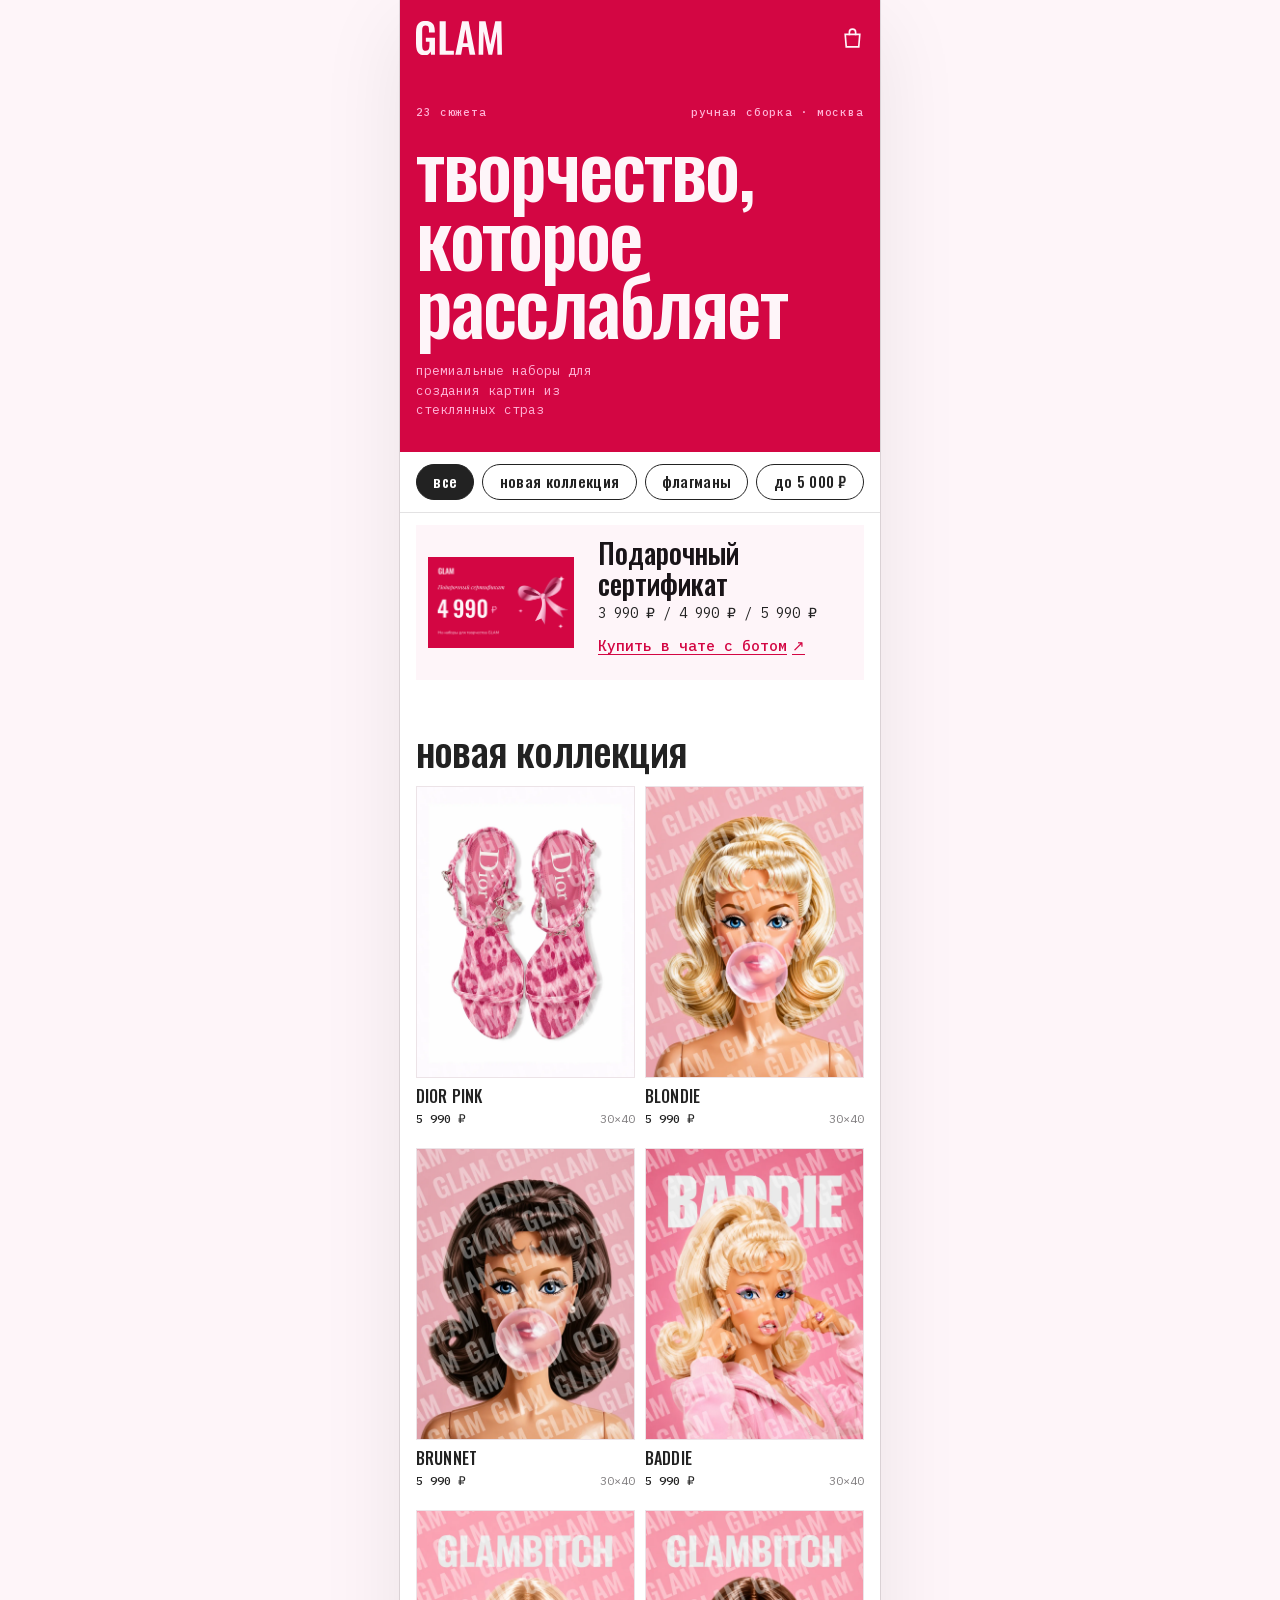
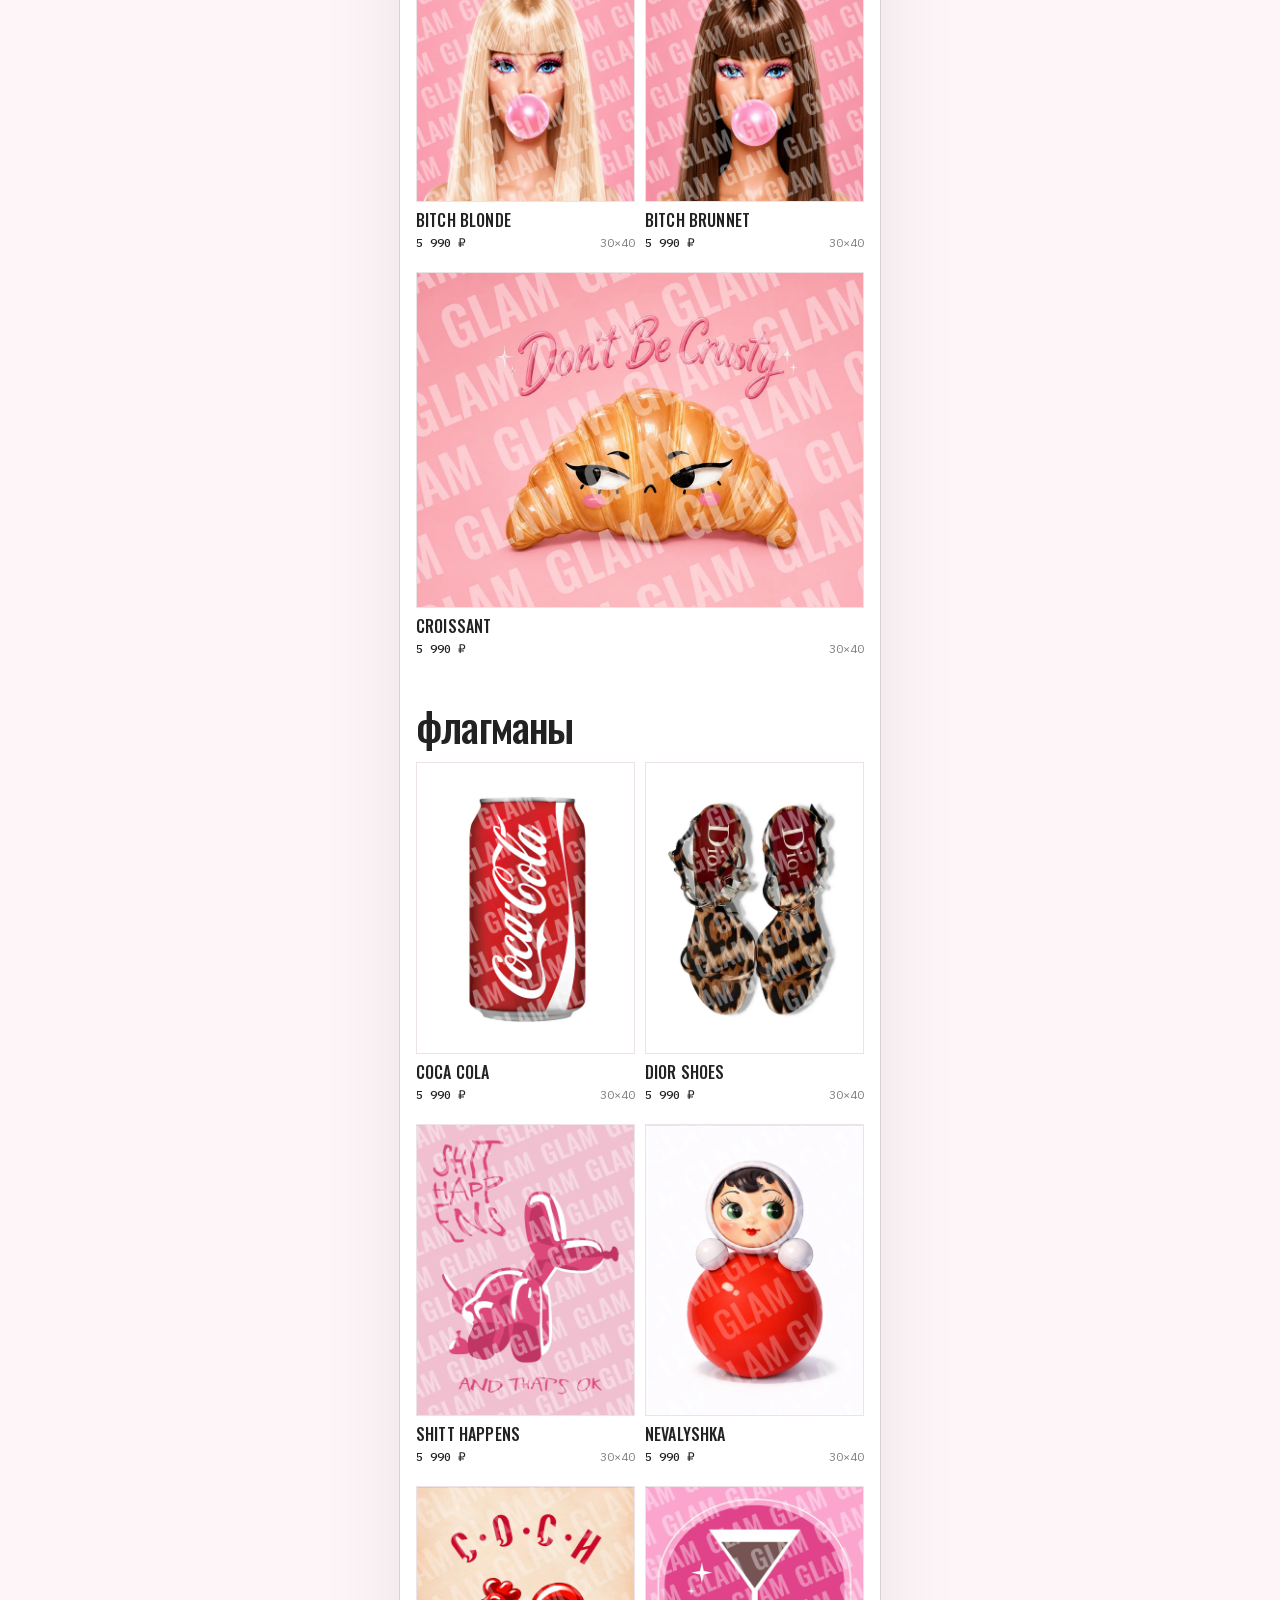
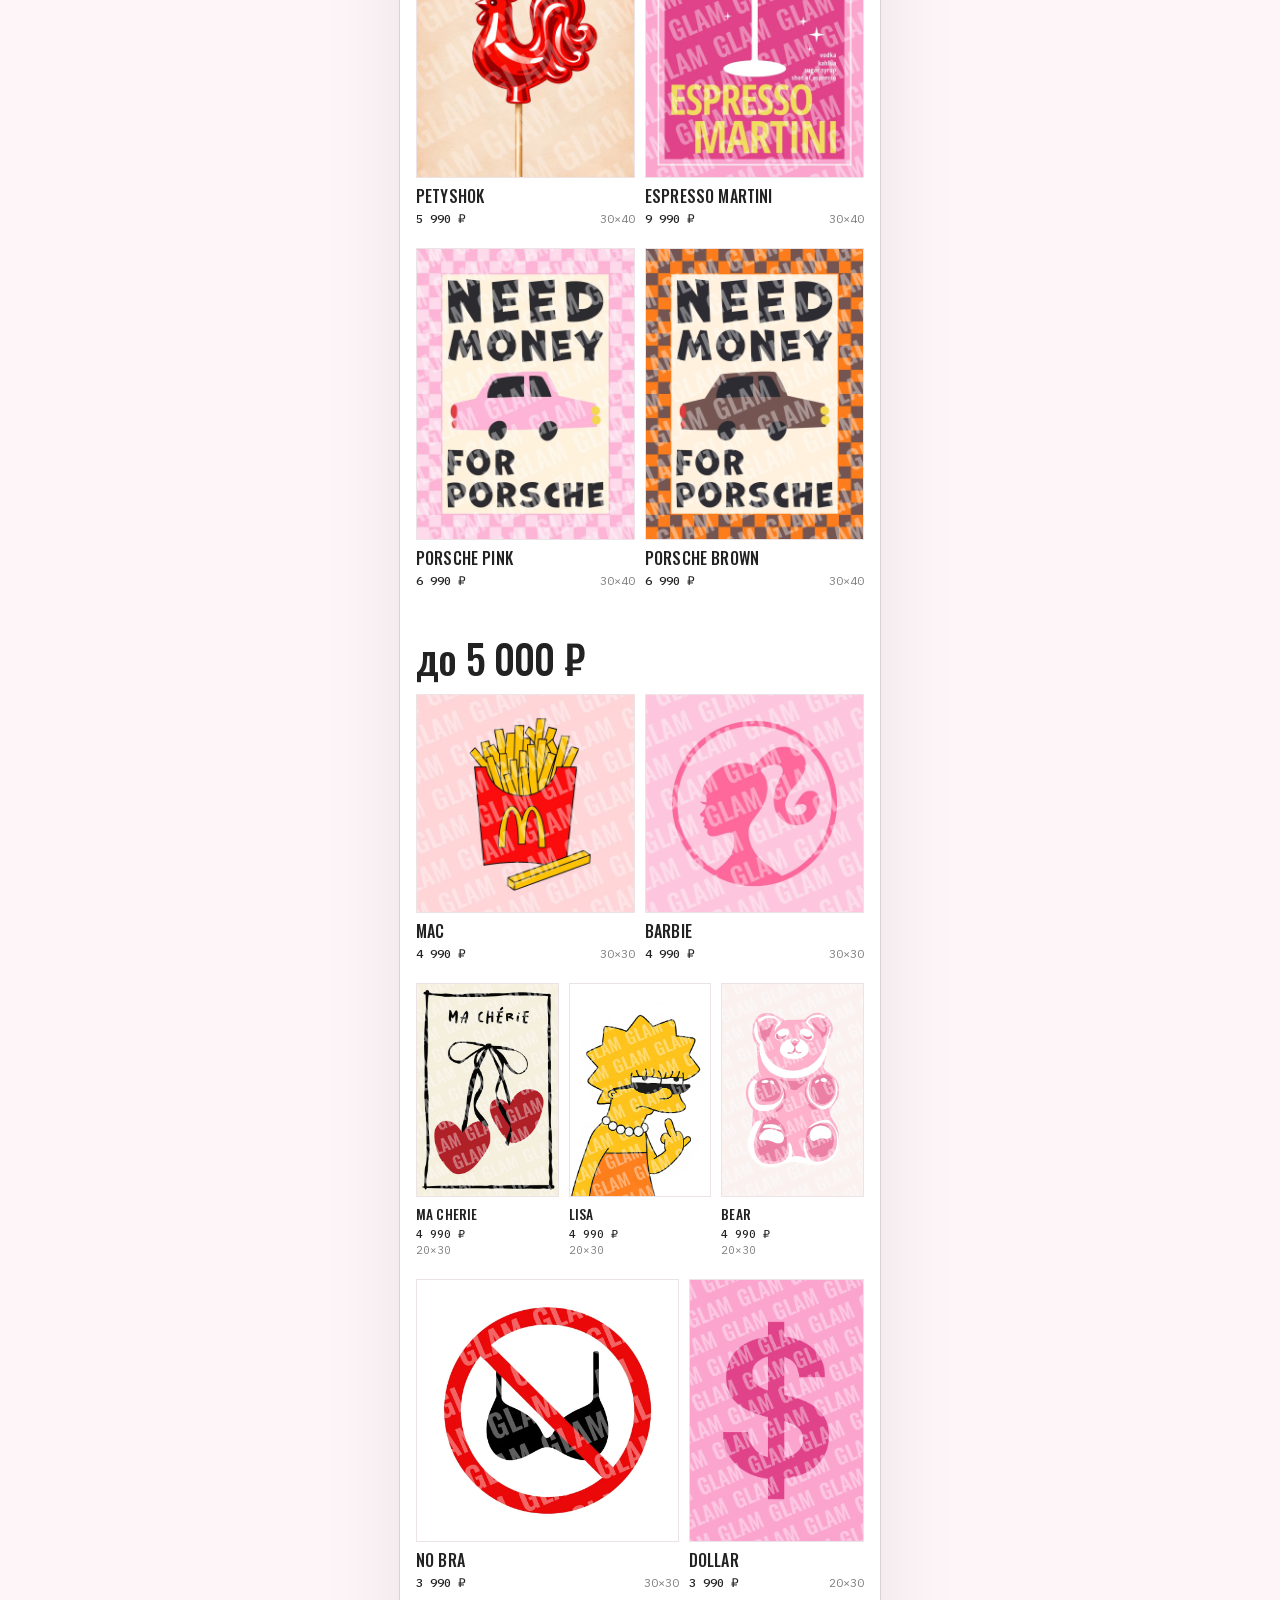
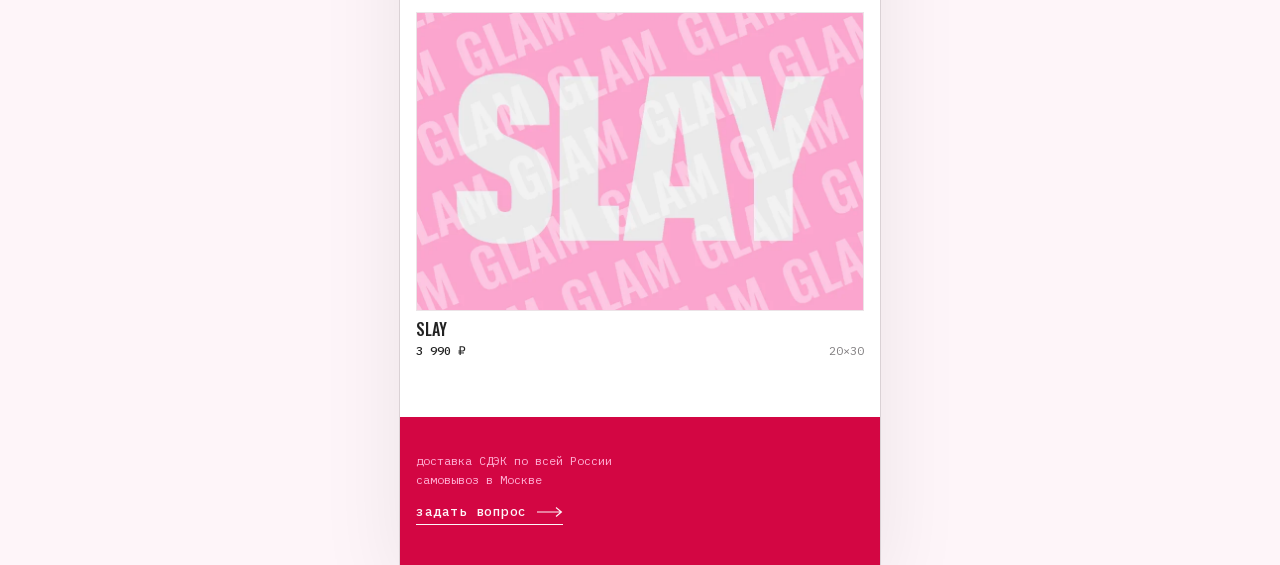
==== commit 670a55a8: "Add certificate navigation and Mini App purchase entry" ====
--- a/app/index.html
+++ b/app/index.html
@@ -16,10 +16,21 @@
     <style>
       html, body { margin: 0; background: #D30643; }
     </style>
-    <script type="module" crossorigin src="./assets/checkout-bootstrap-7f2b998523dc.js"></script>
+    <script type="module" crossorigin src="./assets/checkout-bootstrap-be2e9091be62.js"></script>
     <link rel="stylesheet" crossorigin href="./assets/style-DhemyEyG.css">
+    <link rel="stylesheet" href="./assets/gift-certificate.css">
   </head>
   <body>
     <div id="app"></div>
+    <template id="gift-certificate-card">
+      <section class="mini-gift-certificate" aria-labelledby="mini-gift-title">
+        <img src="../assets/catalog/gift-certificate.png" alt="" width="1200" height="750" loading="lazy" decoding="async" />
+        <div>
+          <h2 id="mini-gift-title">Подарочный сертификат</h2>
+          <p>3 990 ₽ / 4 990 ₽ / 5 990 ₽</p>
+          <a href="https://t.me/glamstraz_bot?start=buy_certificate">Купить в чате с ботом <span aria-hidden="true">↗</span></a>
+        </div>
+      </section>
+    </template>
   </body>
 </html>
--- a/app/assets/gift-certificate.css
+++ b/app/assets/gift-certificate.css
@@ -0,0 +1,49 @@
+.mini-gift-certificate {
+  display: grid;
+  grid-template-columns: clamp(76px, 26vw, 146px) minmax(0, 1fr);
+  align-items: center;
+  gap: clamp(12px, 3vw, 24px);
+  margin: 12px var(--gut) 18px;
+  padding: 12px;
+  background: var(--pink-pale);
+}
+
+.mini-gift-certificate img {
+  display: block;
+  width: 100%;
+  height: auto;
+}
+
+.mini-gift-certificate h2 {
+  margin: 0 0 4px;
+  color: var(--night);
+  font-family: var(--display);
+  font-size: clamp(19px, 5vw, 28px);
+  font-weight: 500;
+  line-height: 1.12;
+}
+
+.mini-gift-certificate p {
+  margin: 0;
+  font-family: var(--mono);
+  font-size: clamp(10px, 2.65vw, 14px);
+  letter-spacing: normal;
+}
+
+.mini-gift-certificate a {
+  display: inline-flex;
+  align-items: center;
+  min-height: 44px;
+  gap: 5px;
+  color: var(--crimson);
+  font-family: var(--mono);
+  font-size: clamp(12px, 3vw, 15px);
+  font-weight: 500;
+  text-decoration: underline;
+  text-underline-offset: 3px;
+}
+
+.mini-gift-certificate a:focus-visible {
+  outline: 2px solid var(--crimson);
+  outline-offset: 2px;
+}
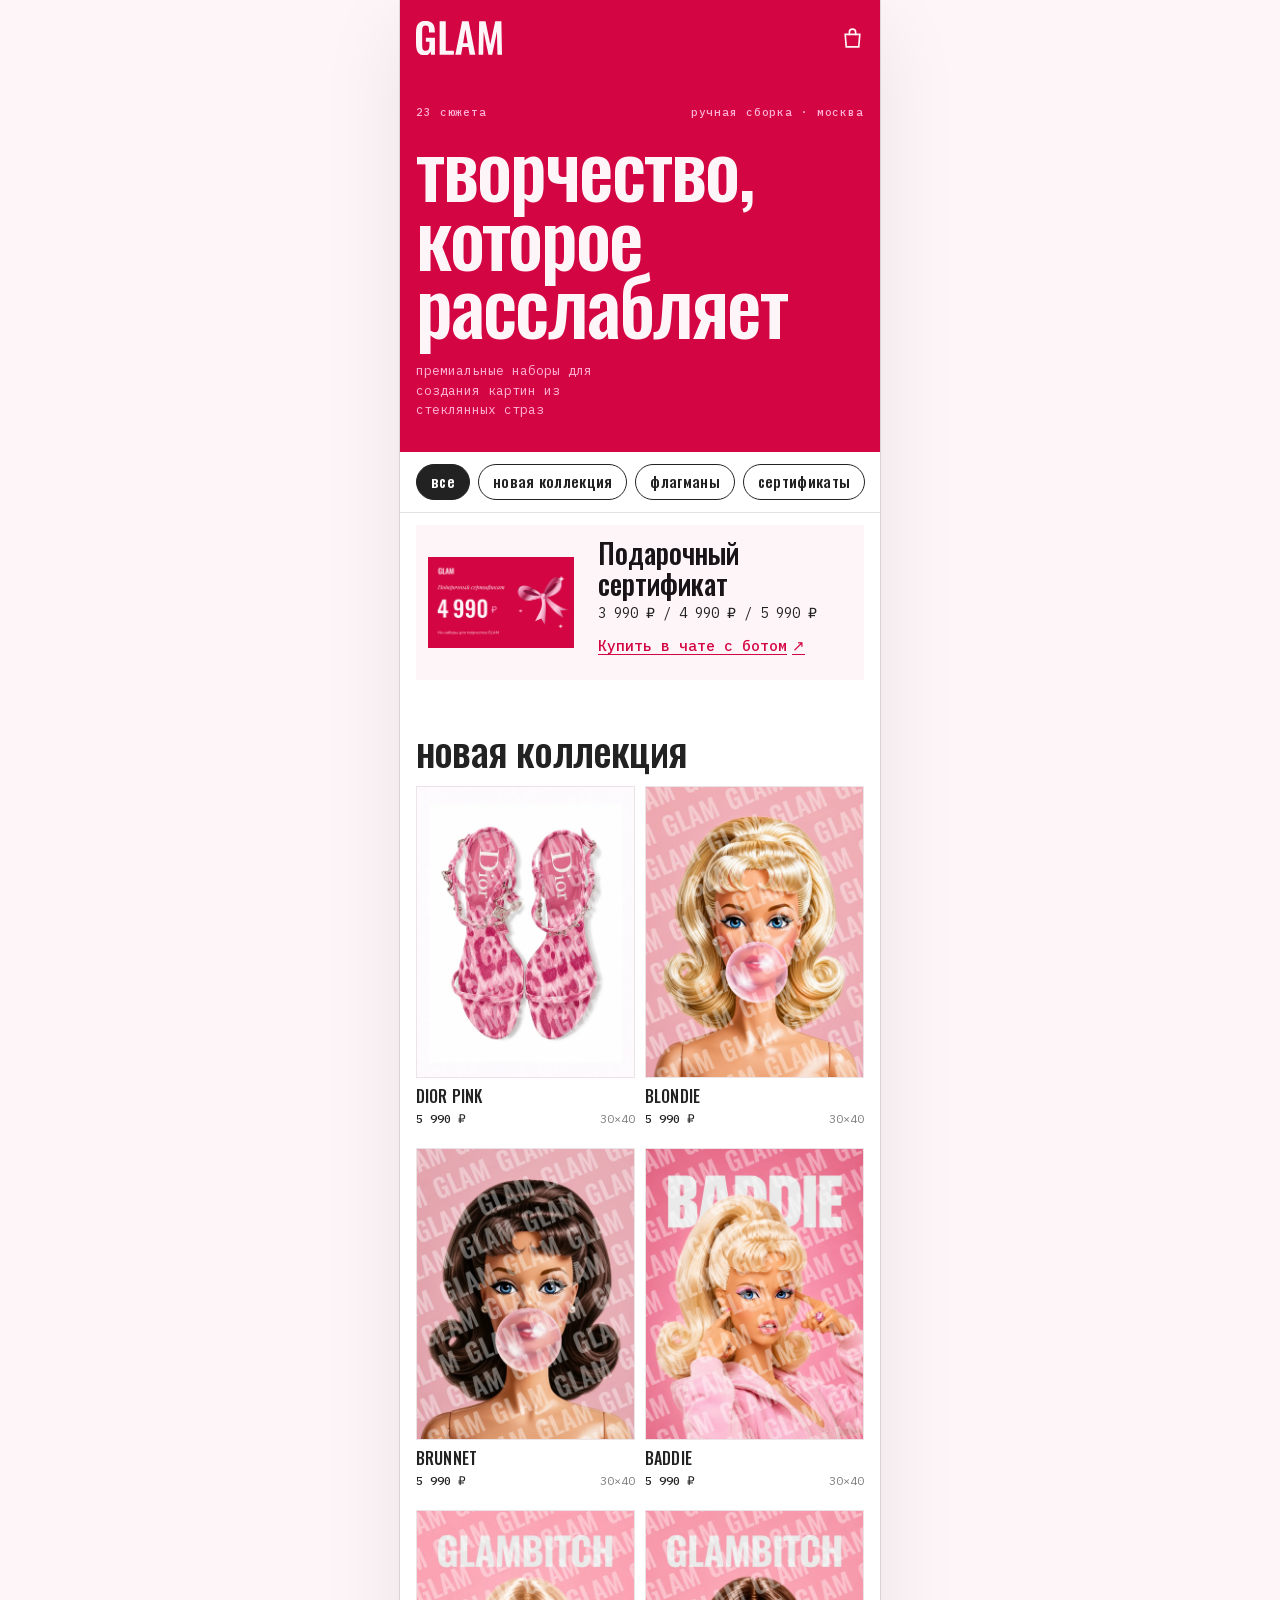
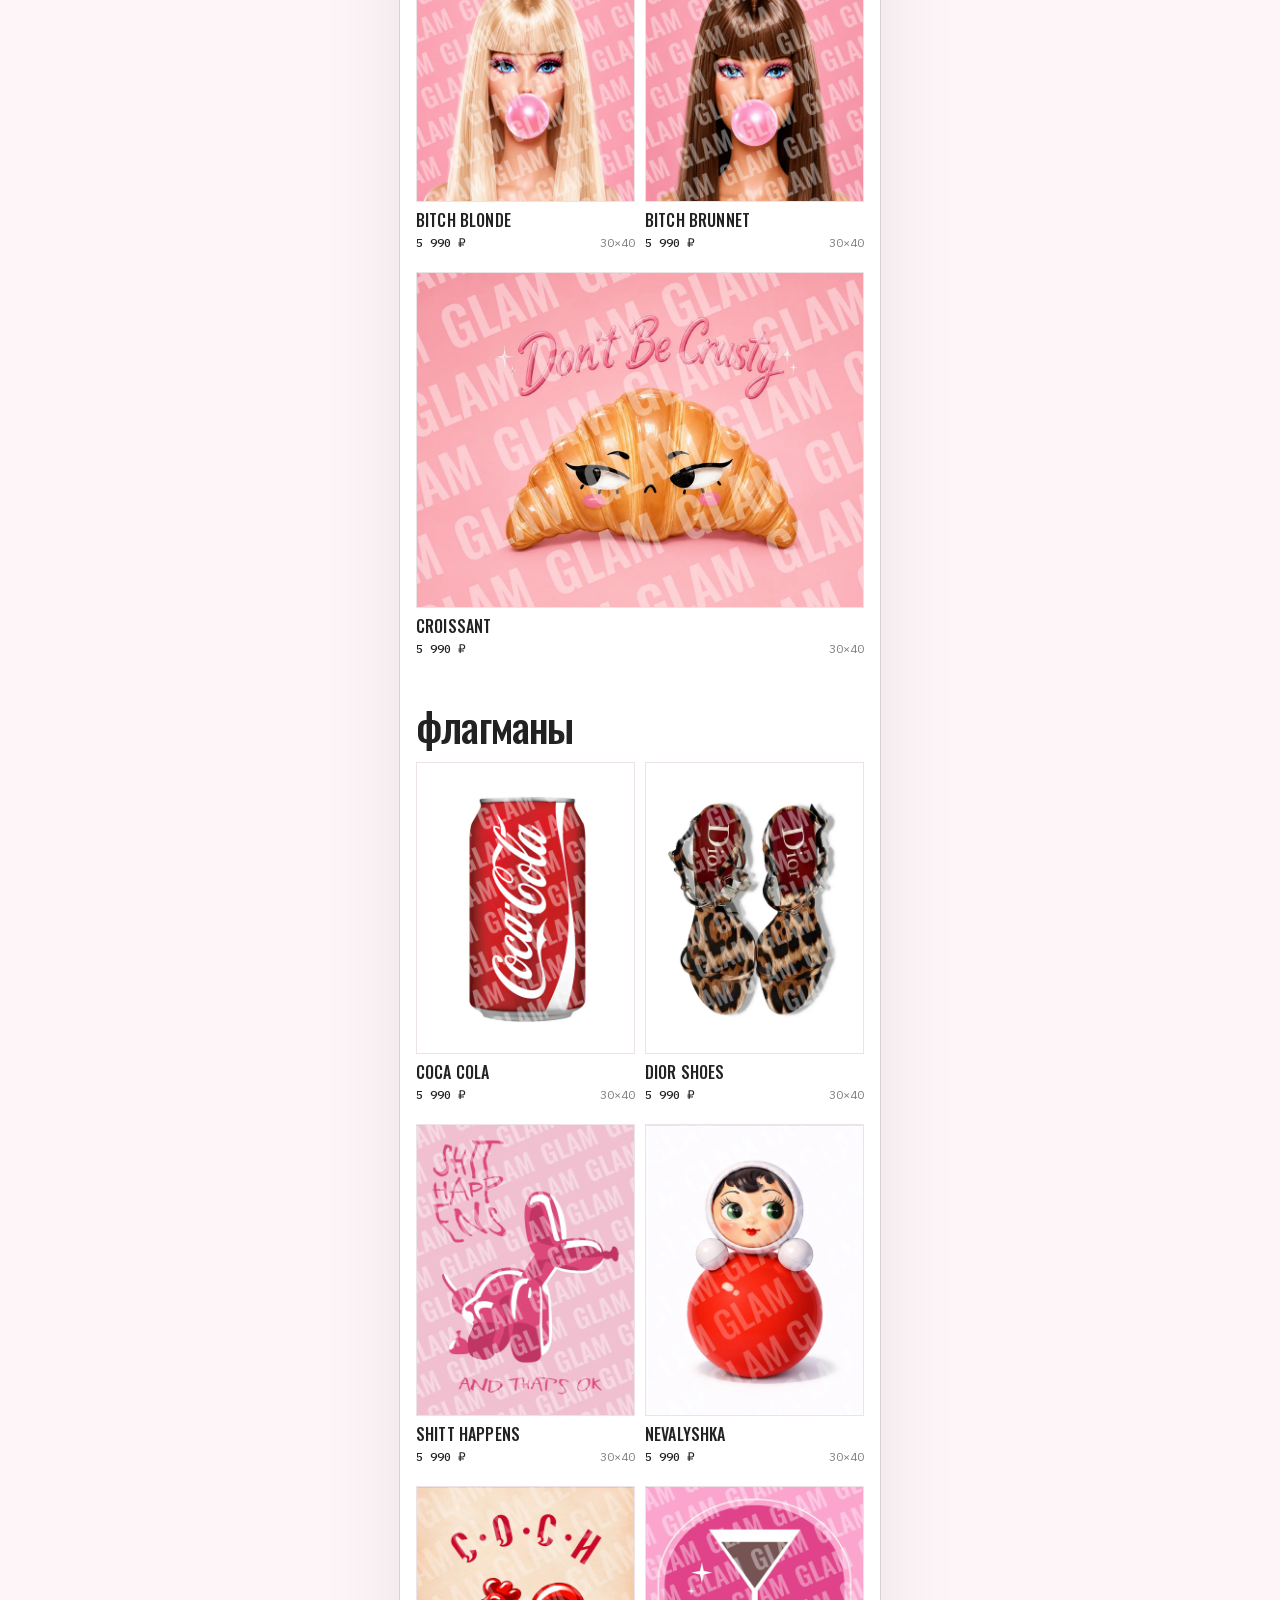
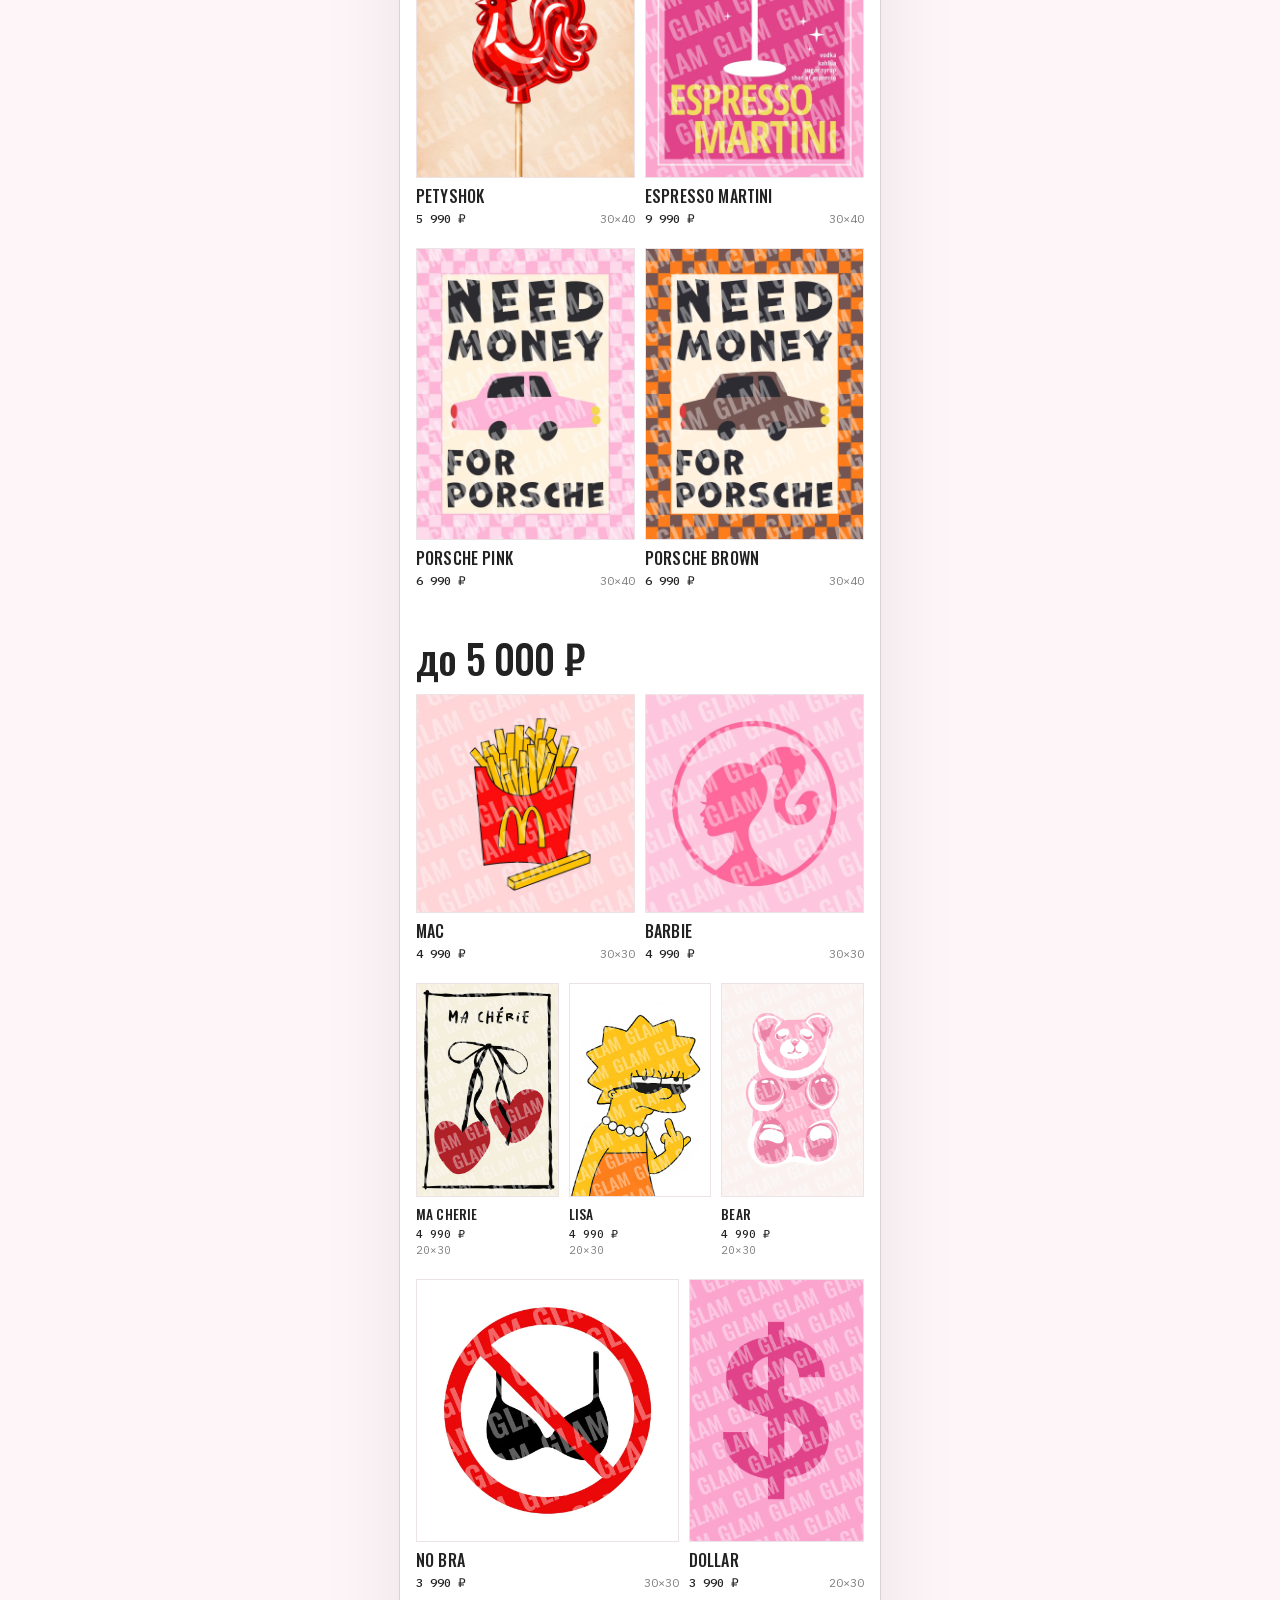
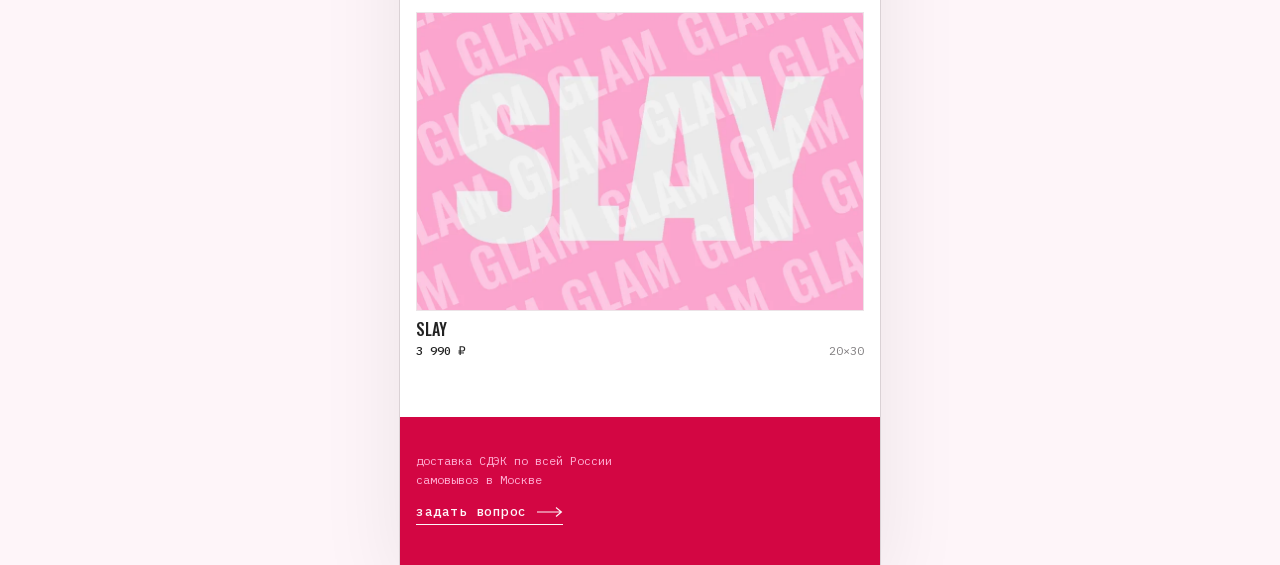
==== commit 636daa76: "Make certificates a visible Mini App filter" ====
--- a/app/index.html
+++ b/app/index.html
@@ -16,7 +16,7 @@
     <style>
       html, body { margin: 0; background: #D30643; }
     </style>
-    <script type="module" crossorigin src="./assets/checkout-bootstrap-be2e9091be62.js"></script>
+    <script type="module" crossorigin src="./assets/checkout-bootstrap-2bdaa449f31d.js"></script>
     <link rel="stylesheet" crossorigin href="./assets/style-DhemyEyG.css">
     <link rel="stylesheet" href="./assets/gift-certificate.css">
   </head>
--- a/app/assets/gift-certificate.css
+++ b/app/assets/gift-certificate.css
@@ -6,6 +6,11 @@
   margin: 12px var(--gut) 18px;
   padding: 12px;
   background: var(--pink-pale);
+  scroll-margin-top: calc(var(--safe-t, 0px) + 64px);
+}
+
+.mini-gift-certificate[hidden] {
+  display: none;
 }
 
 .mini-gift-certificate img {
